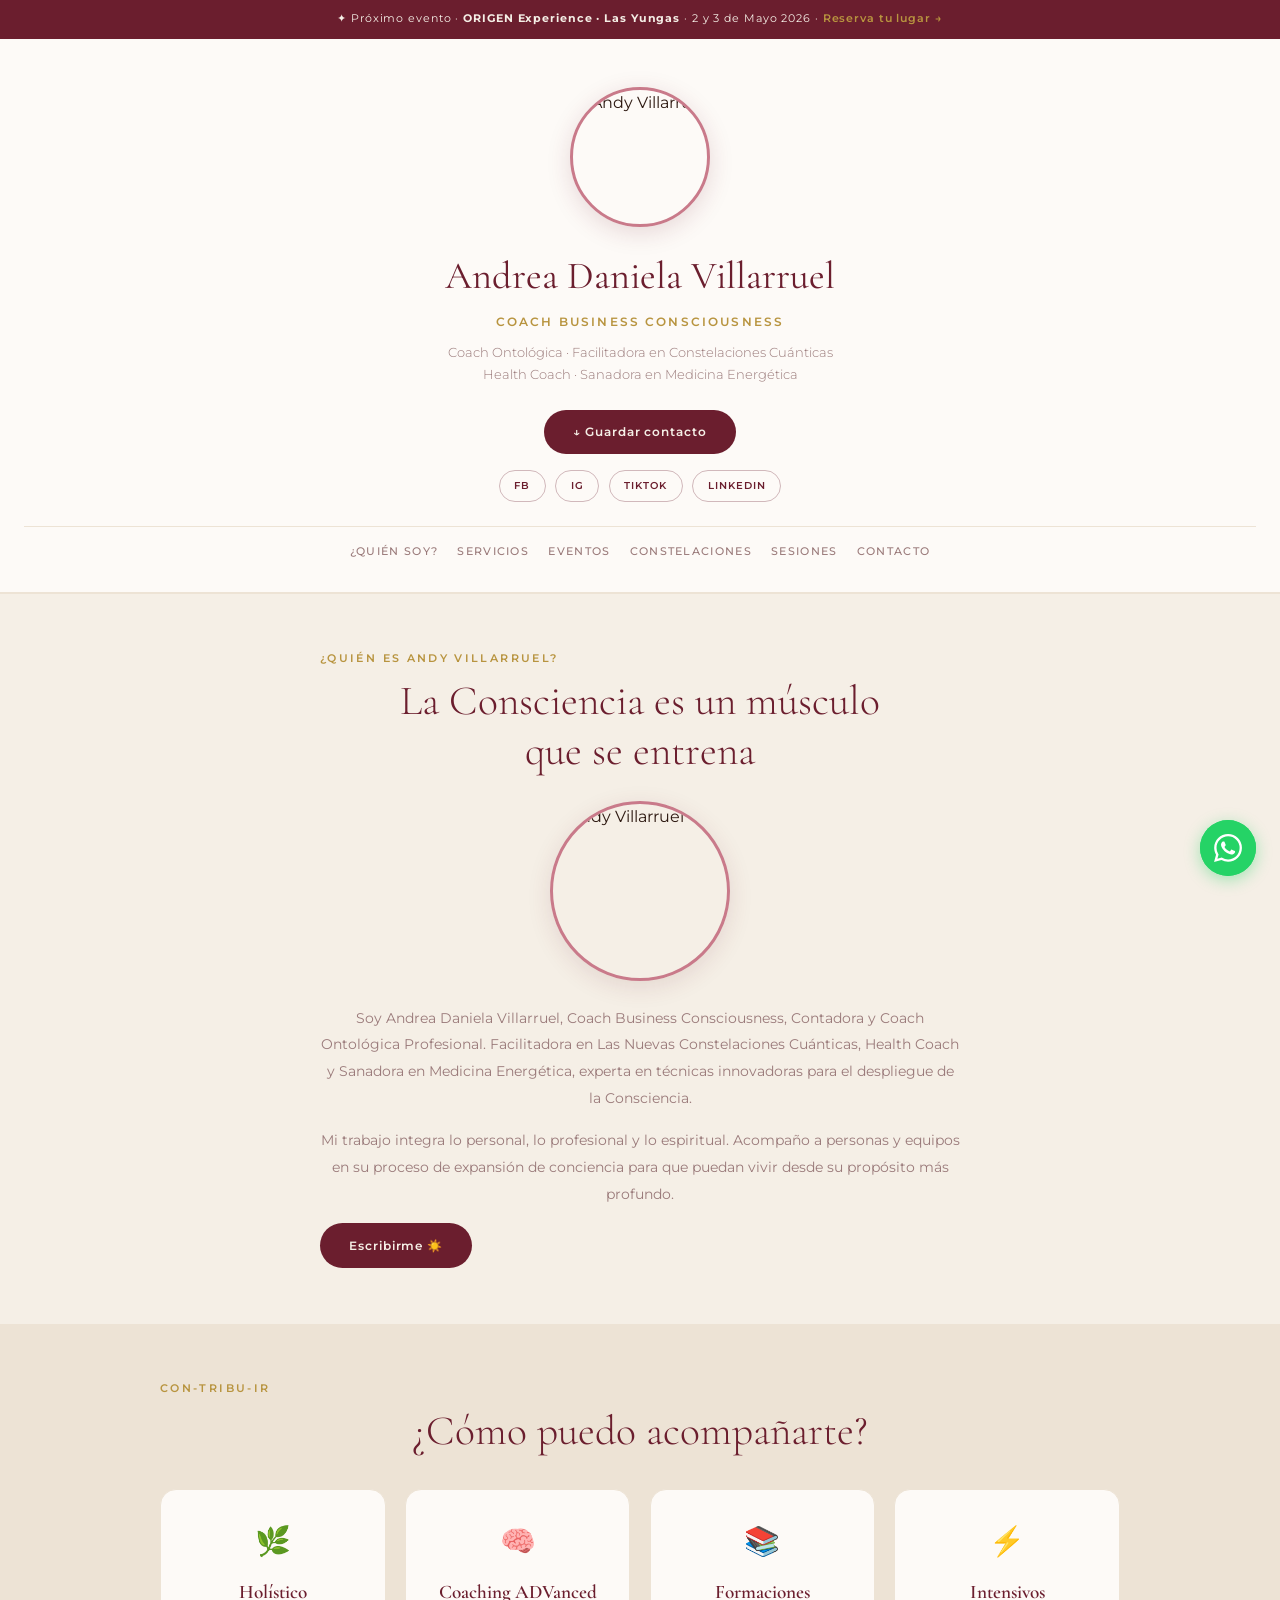
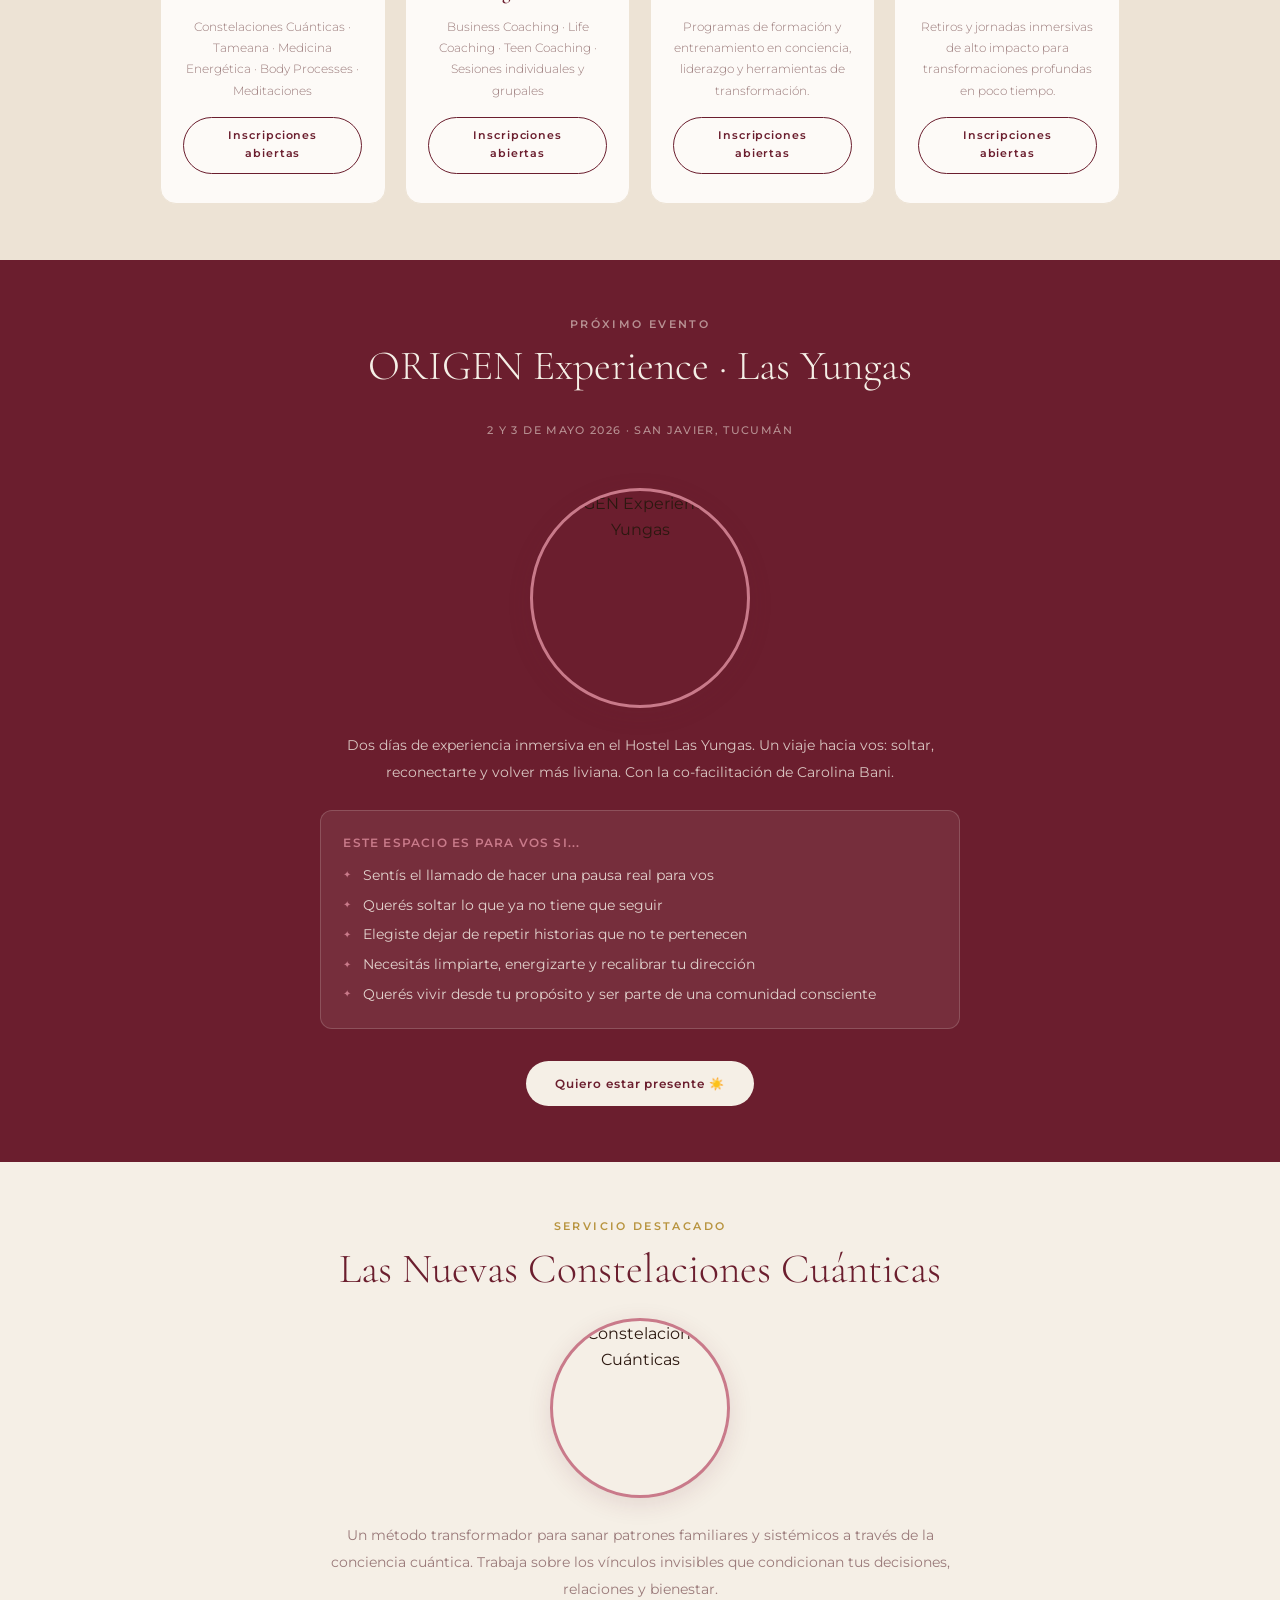
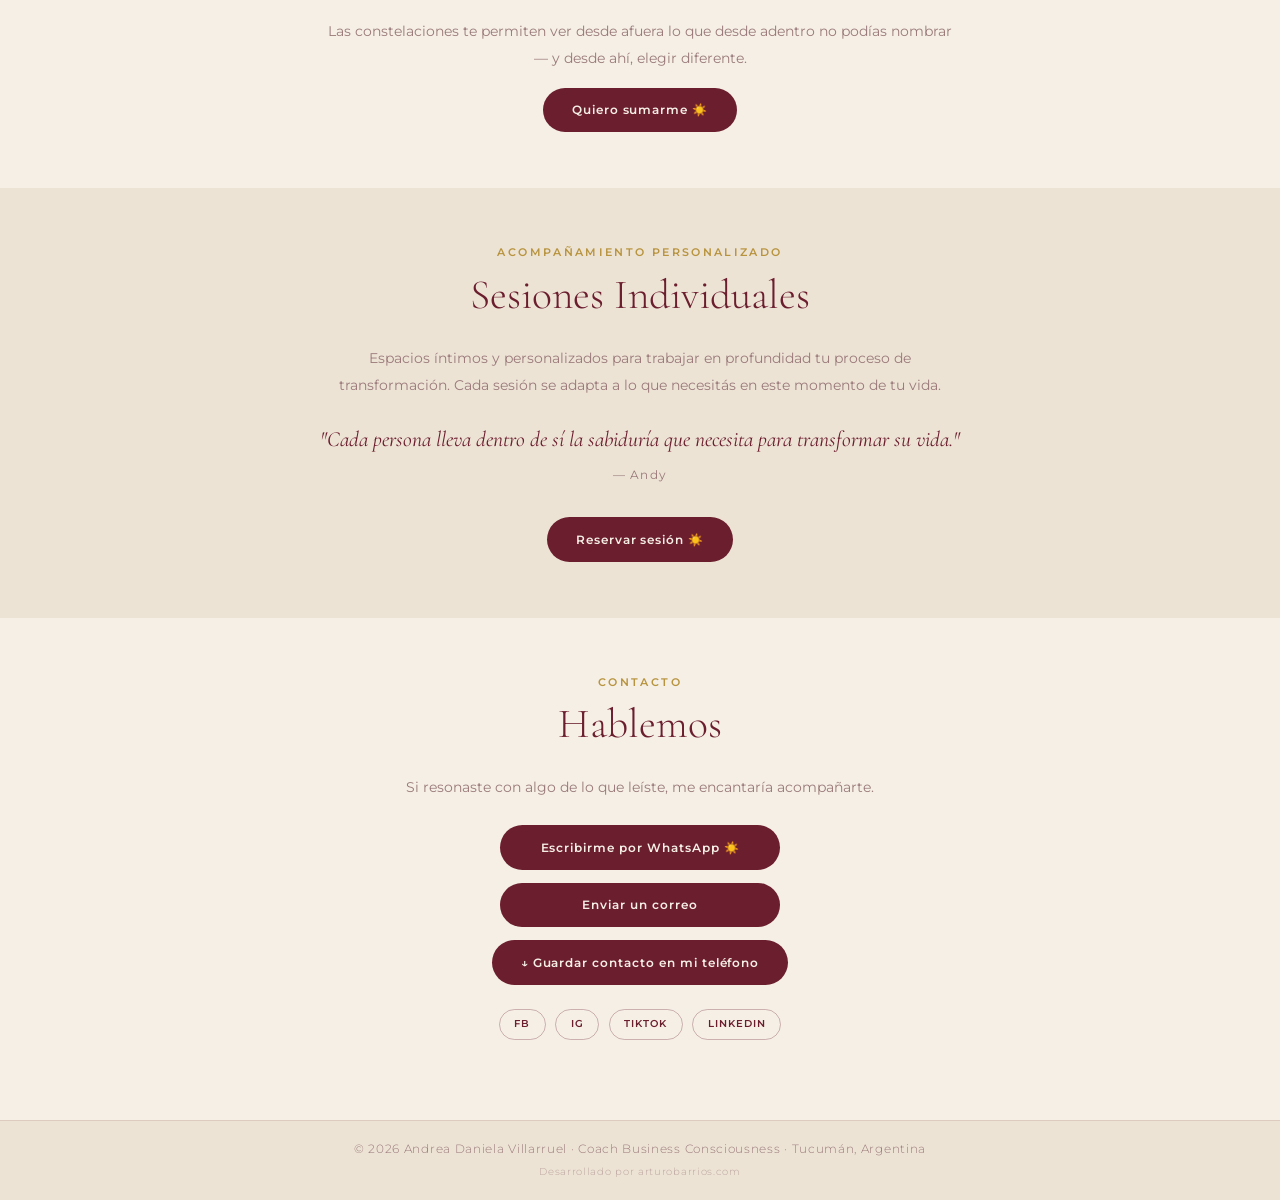
==== index.html @ ac34e248 "feat: agregar data-perfil attributes y script dinámico extendido para edición vía MCP" ====
<!DOCTYPE html>
<html lang="es">
<head>
  <meta charset="UTF-8" />
  <meta name="viewport" content="width=device-width, initial-scale=1.0" />
  <title>Andy Villarruel · Coach Business Consciousness</title>
  <meta name="description" content="Coach Ontológica Profesional, Facilitadora en Constelaciones Cuánticas, Health Coach y Sanadora en Medicina Energética. Tucumán, Argentina." />
  <link rel="icon" type="image/png" href="logo.png" />
  <link rel="preconnect" href="https://fonts.googleapis.com" />
  <link rel="preconnect" href="https://fonts.gstatic.com" crossorigin />
  <link href="https://fonts.googleapis.com/css2?family=Cormorant+Garamond:ital,wght@0,300;0,400;0,600;1,300;1,400&family=Montserrat:wght@300;400;500;600;700&display=swap" rel="stylesheet" />
  <link rel="stylesheet" href="style-d.css" />
  <meta property="og:type" content="website" />
  <meta property="og:url" content="https://www.andyvillarruel.com" />
  <meta property="og:title" content="Andy Villarruel · Coach Business Consciousness" />
  <meta property="og:description" content="Coach Ontológica Profesional, Facilitadora en Constelaciones Cuánticas, Health Coach y Sanadora en Medicina Energética. Tucumán, Argentina." />
  <meta property="og:image" content="https://www.andyvillarruel.com/andy.jpg" />
  <meta property="og:image:width" content="1200" />
  <meta property="og:image:height" content="630" />
  <meta name="twitter:card" content="summary_large_image" />
  <meta name="twitter:image" content="https://www.andyvillarruel.com/andy.jpg" />
</head>
<body>

  <!-- BARRA DE ANUNCIO -->
  <div class="announce-bar">
    <a id="cta-barra" href="https://experiencias.andyvillarruel.com/origen-yungas">✦ Próximo evento · <strong>ORIGEN Experience · Las Yungas</strong> · 2 y 3 de Mayo 2026 · <span>Reserva tu lugar →</span></a>
  </div>

  <!-- HEADER -->
  <header class="header">
    <div class="header-photo">
      <img src="andy.jpg" alt="Andy Villarruel" data-perfil-src="foto_url" />
    </div>
    <h1>Andrea Daniela Villarruel</h1>
    <p class="header-title" data-perfil="titulo">Coach Business Consciousness</p>
    <p class="header-sub">Coach Ontológica · Facilitadora en Constelaciones Cuánticas<br>Health Coach · Sanadora en Medicina Energética</p>
    <div class="header-ctas">
      <a href="https://experiencias.andyvillarruel.com/api/vcf" download="Andy_Villarruel.vcf" class="btn-wa">↓ Guardar contacto</a>
    </div>
    <div class="hero-socials">
      <a href="https://www.facebook.com/advillarruel" target="_blank" rel="noopener" class="social-pill" data-perfil-href="facebook">FB</a>
      <a href="https://instagram.com/andycoachvital" target="_blank" rel="noopener" class="social-pill" data-perfil-href="instagram">IG</a>
      <a href="https://www.tiktok.com/@andycoachvital" target="_blank" rel="noopener" class="social-pill" data-perfil-href="tiktok">TikTok</a>
      <a href="https://www.linkedin.com/in/andrea-villarruel-45159b17/" target="_blank" rel="noopener" class="social-pill" data-perfil-href="linkedin">LinkedIn</a>
    </div>
    <nav class="header-nav">
      <a href="#quien">¿Quién soy?</a>
      <a href="#servicios">Servicios</a>
      <a href="#eventos">Eventos</a>
      <a href="#constelaciones">Constelaciones</a>
      <a href="#sesiones">Sesiones</a>
      <a href="#contacto">Contacto</a>
    </nav>
  </header>

  <!-- QUIÉN ES ANDY -->
  <section class="section" id="quien">
    <div class="container-sm">
      <p class="eyebrow">¿Quién es Andy Villarruel?</p>
      <h2 data-perfil="sitio_personal.quien_heading">La Consciencia es un músculo<br>que se entrena</h2>
      <div class="photo-round">
        <img src="andy-1.jpg" alt="Andy Villarruel" data-perfil-src="sitio_personal.foto_quien_url" />
      </div>
      <p class="body-text" data-perfil="sitio_personal.quien_bio_1">
        Soy Andrea Daniela Villarruel, Coach Business Consciousness, Contadora y Coach Ontológica Profesional. Facilitadora en Las Nuevas Constelaciones Cuánticas, Health Coach y Sanadora en Medicina Energética, experta en técnicas innovadoras para el despliegue de la Consciencia.
      </p>
      <p class="body-text" data-perfil="sitio_personal.quien_bio_2">
        Mi trabajo integra lo personal, lo profesional y lo espiritual. Acompaño a personas y equipos en su proceso de expansión de conciencia para que puedan vivir desde su propósito más profundo.
      </p>
      <a href="https://wa.me/543816040414" target="_blank" rel="noopener" class="btn-wa">Escribirme ☀️</a>
    </div>
  </section>

  <!-- SERVICIOS -->
  <section class="section section-cream" id="servicios">
    <div class="container">
      <p class="eyebrow">Con-Tribu-Ir</p>
      <h2>¿Cómo puedo acompañarte?</h2>
      <div class="service-cats" id="andy-servicios-grid">
        <div class="service-cat">
          <div class="cat-icon">🌿</div>
          <h3>Holístico</h3>
          <p>Constelaciones Cuánticas · Tameana · Medicina Energética · Body Processes · Meditaciones</p>
          <a href="https://wa.me/543816040414?text=Hola%20Andy%2C%20quiero%20saber%20más%20sobre%20servicios%20holísticos" target="_blank" rel="noopener" class="btn-cat">Inscripciones abiertas</a>
        </div>
        <div class="service-cat">
          <div class="cat-icon">🧠</div>
          <h3>Coaching ADVanced</h3>
          <p>Business Coaching · Life Coaching · Teen Coaching · Sesiones individuales y grupales</p>
          <a href="https://wa.me/543816040414?text=Hola%20Andy%2C%20quiero%20saber%20más%20sobre%20coaching" target="_blank" rel="noopener" class="btn-cat">Inscripciones abiertas</a>
        </div>
        <div class="service-cat">
          <div class="cat-icon">📚</div>
          <h3>Formaciones</h3>
          <p>Programas de formación y entrenamiento en conciencia, liderazgo y herramientas de transformación.</p>
          <a href="https://wa.me/543816040414?text=Hola%20Andy%2C%20quiero%20saber%20más%20sobre%20formaciones" target="_blank" rel="noopener" class="btn-cat">Inscripciones abiertas</a>
        </div>
        <div class="service-cat">
          <div class="cat-icon">⚡</div>
          <h3>Intensivos</h3>
          <p>Retiros y jornadas inmersivas de alto impacto para transformaciones profundas en poco tiempo.</p>
          <a href="https://wa.me/543816040414?text=Hola%20Andy%2C%20quiero%20saber%20más%20sobre%20intensivos" target="_blank" rel="noopener" class="btn-cat">Inscripciones abiertas</a>
        </div>
      </div>
    </div>
  </section>

  <!-- EVENTO: ORIGEN -->
  <section class="section section-dark" id="eventos">
    <div class="container-sm text-center">
      <p class="eyebrow light">Próximo evento</p>
      <h2 class="light">ORIGEN Experience · Las Yungas</h2>
      <p class="event-date-tag">2 y 3 de Mayo 2026 · San Javier, Tucumán</p>
      <div class="photo-round large">
        <img src="andy-2.png" alt="ORIGEN Experience Las Yungas" />
      </div>
      <p class="body-text light">
        Dos días de experiencia inmersiva en el Hostel Las Yungas. Un viaje hacia vos: soltar, reconectarte y volver más liviana. Con la co-facilitación de Carolina Bani.
      </p>
      <div class="para-vos">
        <p class="para-vos-title">Este espacio es para vos si...</p>
        <ul>
          <li>Sentís el llamado de hacer una pausa real para vos</li>
          <li>Querés soltar lo que ya no tiene que seguir</li>
          <li>Elegiste dejar de repetir historias que no te pertenecen</li>
          <li>Necesitás limpiarte, energizarte y recalibrar tu dirección</li>
          <li>Querés vivir desde tu propósito y ser parte de una comunidad consciente</li>
        </ul>
      </div>
      <a href="https://experiencias.andyvillarruel.com/origen-yungas" class="btn-light">Quiero estar presente ☀️</a>
    </div>
  </section>

  <!-- CONSTELACIONES -->
  <section class="section" id="constelaciones">
    <div class="container-sm text-center">
      <p class="eyebrow">Servicio destacado</p>
      <h2 data-perfil="sitio_personal.constelaciones_titulo">Las Nuevas Constelaciones Cuánticas</h2>
      <div class="photo-round">
        <img src="andy-3.jpg" alt="Constelaciones Cuánticas" data-perfil-src="sitio_personal.foto_constelaciones_url" />
      </div>
      <p class="body-text" data-perfil="sitio_personal.constelaciones_bio_1">
        Un método transformador para sanar patrones familiares y sistémicos a través de la conciencia cuántica. Trabaja sobre los vínculos invisibles que condicionan tus decisiones, relaciones y bienestar.
      </p>
      <p class="body-text" data-perfil="sitio_personal.constelaciones_bio_2">
        Las constelaciones te permiten ver desde afuera lo que desde adentro no podías nombrar — y desde ahí, elegir diferente.
      </p>
      <a href="https://wa.me/543816040414?text=Hola%20Andy%2C%20quiero%20saber%20más%20sobre%20constelaciones" target="_blank" rel="noopener" class="btn-wa">Quiero sumarme ☀️</a>
    </div>
  </section>

  <!-- SESIONES INDIVIDUALES -->
  <section class="section section-cream" id="sesiones">
    <div class="container-sm text-center">
      <p class="eyebrow">Acompañamiento personalizado</p>
      <h2 data-perfil="sitio_personal.sesiones_titulo">Sesiones Individuales</h2>
      <p class="body-text">
        Espacios íntimos y personalizados para trabajar en profundidad tu proceso de transformación. Cada sesión se adapta a lo que necesitás en este momento de tu vida.
      </p>
      <p class="quote-block" data-perfil="sitio_personal.sesiones_quote">
        "Cada persona lleva dentro de sí la sabiduría que necesita para transformar su vida."
        <span>— Andy</span>
      </p>
      <a href="https://wa.me/543816040414?text=Hola%20Andy%2C%20quiero%20una%20sesión%20individual" target="_blank" rel="noopener" class="btn-wa">Reservar sesión ☀️</a>
    </div>
  </section>

  <!-- CONTACTO -->
  <section class="section" id="contacto">
    <div class="container-sm text-center">
      <p class="eyebrow">Contacto</p>
      <h2>Hablemos</h2>
      <p class="body-text">Si resonaste con algo de lo que leíste, me encantaría acompañarte.</p>
      <div class="contact-stack">
        <a href="https://wa.me/543816040414" target="_blank" rel="noopener" class="btn-wa">Escribirme por WhatsApp ☀️</a>
        <a href="mailto:andycoachvital.av@gmail.com" class="btn-wa" data-perfil-href="email">Enviar un correo</a>
        <a href="https://experiencias.andyvillarruel.com/api/vcf" download="Andy_Villarruel.vcf" class="btn-wa">↓ Guardar contacto en mi teléfono</a>
      </div>
      <div class="hero-socials" style="justify-content:center; margin-top:1.5rem;">
        <a href="https://www.facebook.com/advillarruel" target="_blank" rel="noopener" class="social-pill" data-perfil-href="facebook">FB</a>
        <a href="https://instagram.com/andycoachvital" target="_blank" rel="noopener" class="social-pill" data-perfil-href="instagram">IG</a>
        <a href="https://www.tiktok.com/@andycoachvital" target="_blank" rel="noopener" class="social-pill" data-perfil-href="tiktok">TikTok</a>
        <a href="https://www.linkedin.com/in/andrea-villarruel-45159b17/" target="_blank" rel="noopener" class="social-pill" data-perfil-href="linkedin">LinkedIn</a>
      </div>
    </div>
  </section>

  <footer class="footer-c">
    <p>© 2026 Andrea Daniela Villarruel · Coach Business Consciousness · Tucumán, Argentina</p>
    <p class="footer-dev">Desarrollado por <a href="https://arturobarrios.com" target="_blank" rel="noopener">arturobarrios.com</a></p>
  </footer>


  <!-- WhatsApp flotante -->
  <a href="https://wa.me/543816040414" target="_blank" rel="noopener" class="wa-float" aria-label="Escribirme por WhatsApp">
    <svg xmlns="http://www.w3.org/2000/svg" viewBox="0 0 24 24" fill="white" width="28" height="28"><path d="M17.472 14.382c-.297-.149-1.758-.867-2.03-.967-.273-.099-.471-.148-.67.15-.197.297-.767.966-.94 1.164-.173.199-.347.223-.644.075-.297-.15-1.255-.463-2.39-1.475-.883-.788-1.48-1.761-1.653-2.059-.173-.297-.018-.458.13-.606.134-.133.298-.347.446-.52.149-.174.198-.298.298-.497.099-.198.05-.371-.025-.52-.075-.149-.669-1.612-.916-2.207-.242-.579-.487-.5-.669-.51-.173-.008-.371-.01-.57-.01-.198 0-.52.074-.792.372-.272.297-1.04 1.016-1.04 2.479 0 1.462 1.065 2.875 1.213 3.074.149.198 2.096 3.2 5.077 4.487.709.306 1.262.489 1.694.625.712.227 1.36.195 1.871.118.571-.085 1.758-.719 2.006-1.413.248-.694.248-1.289.173-1.413-.074-.124-.272-.198-.57-.347m-5.421 7.403h-.004a9.87 9.87 0 01-5.031-1.378l-.361-.214-3.741.982.998-3.648-.235-.374a9.86 9.86 0 01-1.51-5.26c.001-5.45 4.436-9.884 9.888-9.884 2.64 0 5.122 1.03 6.988 2.898a9.825 9.825 0 012.893 6.994c-.003 5.45-4.437 9.884-9.885 9.884m8.413-18.297A11.815 11.815 0 0012.05 0C5.495 0 .16 5.335.157 11.892c0 2.096.547 4.142 1.588 5.945L.057 24l6.305-1.654a11.882 11.882 0 005.683 1.448h.005c6.554 0 11.89-5.335 11.893-11.893a11.821 11.821 0 00-3.48-8.413z"/></svg>
  </a>
  <script>
    fetch('https://experiencias.andyvillarruel.com/api/perfil/publico')
      .then(function(r){return r.json();})
      .then(function(d){
        function get(o,p){return p.split('.').reduce(function(x,k){return x&&x[k]!==undefined?x[k]:undefined},o);}
        var cta=document.getElementById('cta-barra');
        if(cta&&d.cta_barra_texto)cta.textContent=d.cta_barra_texto;
        if(cta&&d.cta_barra_url)cta.href=d.cta_barra_url;
        document.querySelectorAll('[data-perfil]').forEach(function(el){
          var v=get(d,el.getAttribute('data-perfil'));
          if(v!=null&&v!=='')el.textContent=v;
        });
        document.querySelectorAll('[data-perfil-src]').forEach(function(el){
          var v=get(d,el.getAttribute('data-perfil-src'));
          if(v)el.src=v;
        });
        document.querySelectorAll('[data-perfil-href]').forEach(function(el){
          var key=el.getAttribute('data-perfil-href');
          var v=get(d,key);
          if(v){if(key==='email')el.href='mailto:'+v;else el.href=v;}
        });
        var srv=d.sitio_personal&&d.sitio_personal.servicios;
        var grid=document.getElementById('andy-servicios-grid');
        if(srv&&grid&&srv.length){
          grid.innerHTML=srv.map(function(s){
            return '<div class="service-cat"><div class="cat-icon">'+s.emoji+'</div><h3>'+s.titulo+'</h3><p>'+s.contenido+'</p>'+(s.wa_texto?'<a href="https://wa.me/543816040414?text='+encodeURIComponent(s.wa_texto)+'" target="_blank" rel="noopener" class="btn-cat">Inscripciones abiertas</a>':'')+'</div>';
          }).join('');
        }
      }).catch(function(){});
  </script>
</body>
</html>
---- style-d.css ----
:root {
  --borde: #6B1E2E;
  --rosa: #C97A8A;
  --dorado: #B8943F;
  --crema: #F5EFE6;
  --crema-dark: #EDE3D5;
  --blanco: #FDFAF7;
  --texto: #2c1810;
  --suave: #9a7a7a;
  --font-display: 'Cormorant Garamond', serif;
  --font-body: 'Montserrat', sans-serif;
}

*, *::before, *::after { box-sizing: border-box; margin: 0; padding: 0; }
html { scroll-behavior: smooth; }
body { font-family: var(--font-body); background: var(--crema); color: var(--texto); line-height: 1.6; overflow-x: hidden; }
img { max-width: 100%; display: block; }
a { text-decoration: none; }

/* ── HEADER ── */
.header {
  background: var(--blanco);
  padding: 3rem 1.5rem 2rem;
  text-align: center;
  border-bottom: 2px solid var(--crema-dark);
}
.header-photo {
  width: 140px; height: 140px;
  border-radius: 50%; overflow: hidden;
  margin: 0 auto 1.2rem;
  border: 3px solid var(--rosa);
  box-shadow: 0 6px 24px rgba(107,30,46,0.15);
}
.header-photo img { width: 100%; height: 100%; object-fit: cover; object-position: center top; }
.header h1 { font-family: var(--font-display); font-size: 2.4rem; font-weight: 400; color: var(--borde); margin-bottom: 0.3rem; }
.header-title { font-size: 0.75rem; font-weight: 600; letter-spacing: 0.18em; text-transform: uppercase; color: var(--dorado); margin-bottom: 0.6rem; }
.header-sub { font-size: 0.82rem; color: var(--suave); font-weight: 300; line-height: 1.7; margin-bottom: 1.5rem; }
.header-ctas { display: flex; gap: 0.8rem; justify-content: center; flex-wrap: wrap; margin-bottom: 1rem; }
.hero-socials { display: flex; gap: 0.6rem; justify-content: center; flex-wrap: wrap; margin-bottom: 1.5rem; }
.social-pill { display: inline-block; font-size: 0.65rem; font-weight: 600; letter-spacing: 0.1em; text-transform: uppercase; color: var(--borde); border: 1.5px solid rgba(107,30,46,0.3); padding: 0.4rem 0.9rem; border-radius: 100px; transition: background 0.2s, color 0.2s; }
.social-pill:hover { background: var(--borde); color: var(--crema); }
.header-nav { display: flex; gap: 1.2rem; justify-content: center; flex-wrap: wrap; padding-top: 1rem; border-top: 1px solid var(--crema-dark); }
.header-nav a { font-size: 0.68rem; letter-spacing: 0.12em; text-transform: uppercase; color: var(--suave); font-weight: 500; transition: color 0.2s; }
.header-nav a:hover { color: var(--borde); }

/* ── BOTONES ── */
.btn-wa { display: inline-block; font-size: 0.75rem; font-weight: 600; letter-spacing: 0.08em; color: var(--crema); background: var(--borde); padding: 0.8rem 1.8rem; border-radius: 100px; transition: opacity 0.2s; }
.btn-wa:hover { opacity: 0.85; }
.btn-outline { display: inline-block; font-size: 0.75rem; font-weight: 600; letter-spacing: 0.08em; color: var(--borde); border: 1.5px solid var(--borde); padding: 0.8rem 1.8rem; border-radius: 100px; transition: background 0.2s, color 0.2s; }
.btn-outline:hover { background: var(--borde); color: var(--crema); }
.btn-outline-dark { display: inline-block; font-size: 0.75rem; font-weight: 500; color: var(--borde); border: 1px solid rgba(107,30,46,0.3); padding: 0.75rem 1.6rem; border-radius: 100px; transition: border-color 0.2s, background 0.2s; }
.btn-outline-dark:hover { border-color: var(--borde); background: rgba(107,30,46,0.05); }
.btn-cat { display: inline-block; font-size: 0.7rem; font-weight: 600; letter-spacing: 0.08em; color: var(--borde); border: 1.5px solid var(--borde); padding: 0.6rem 1.2rem; border-radius: 100px; margin-top: 1rem; transition: background 0.2s, color 0.2s; }
.btn-cat:hover { background: var(--borde); color: var(--crema); }

/* ── SECCIONES ── */
.section { padding: 3.5rem 1.5rem; }
.section-cream { background: var(--crema-dark); }
.section-dark { background: var(--borde); }
.container { max-width: 960px; margin: 0 auto; }
.container-sm { max-width: 640px; margin: 0 auto; }
.text-center { text-align: center; }

/* ── TIPOGRAFÍA ── */
.eyebrow { font-size: 0.67rem; letter-spacing: 0.22em; text-transform: uppercase; color: var(--dorado); font-weight: 600; margin-bottom: 0.6rem; display: block; }
.eyebrow.light { color: rgba(245,239,230,0.55); }
h2 { font-family: var(--font-display); font-size: clamp(1.7rem, 3.5vw, 2.6rem); font-weight: 300; color: var(--borde); line-height: 1.2; margin-bottom: 1.5rem; text-align: center; }
h2.light { color: var(--crema); }
h3 { font-family: var(--font-display); font-size: 1.2rem; font-weight: 600; color: var(--borde); margin-bottom: 0.5rem; }
.body-text { font-size: 0.9rem; line-height: 1.85; color: var(--suave); text-align: center; margin-bottom: 1rem; }
.body-text.light { color: rgba(245,239,230,0.8); }

/* ── FOTO CIRCULAR ── */
.photo-round { width: 180px; height: 180px; border-radius: 50%; overflow: hidden; margin: 1.5rem auto; border: 3px solid var(--rosa); box-shadow: 0 6px 24px rgba(107,30,46,0.12); }
.photo-round.large { width: 220px; height: 220px; }
.photo-round img { width: 100%; height: 100%; object-fit: cover; object-position: center top; }

/* ── CATEGORÍAS ── */
.service-cats { display: grid; grid-template-columns: repeat(auto-fill, minmax(200px, 1fr)); gap: 1.2rem; margin-top: 2rem; }
.service-cat { background: var(--blanco); border: 1px solid var(--crema-dark); border-radius: 16px; padding: 1.8rem 1.4rem; text-align: center; }
.cat-icon { font-size: 1.8rem; margin-bottom: 0.8rem; }
.service-cat p { font-size: 0.78rem; line-height: 1.7; color: var(--suave); font-weight: 300; }

/* ── EVENTO ── */
.event-subtitle { font-family: var(--font-display); font-size: 1.2rem; font-style: italic; color: var(--rosa); margin-bottom: 0.4rem; text-align: center; }
.event-date-tag { display: inline-block; font-size: 0.7rem; letter-spacing: 0.12em; text-transform: uppercase; color: rgba(245,239,230,0.55); font-weight: 500; margin-bottom: 1.5rem; }

.para-vos { background: rgba(245,239,230,0.08); border: 1px solid rgba(245,239,230,0.18); border-radius: 12px; padding: 1.4rem; margin: 1.5rem 0 2rem; text-align: left; }
.para-vos-title { font-size: 0.75rem; font-weight: 600; letter-spacing: 0.1em; text-transform: uppercase; color: var(--rosa); margin-bottom: 0.8rem; }
.para-vos ul { list-style: none; display: flex; flex-direction: column; gap: 0.5rem; }
.para-vos ul li { font-size: 0.85rem; color: rgba(245,239,230,0.85); padding-left: 1.2rem; position: relative; }
.para-vos ul li::before { content: "✦"; position: absolute; left: 0; color: var(--rosa); font-size: 0.6rem; top: 0.15rem; }

/* ── QUOTE ── */
.quote-block { font-family: var(--font-display); font-size: 1.35rem; font-style: italic; color: var(--borde); line-height: 1.6; margin: 1.5rem 0 2rem; text-align: center; }
.quote-block span { display: block; font-size: 0.78rem; font-style: normal; font-family: var(--font-body); color: var(--suave); margin-top: 0.5rem; letter-spacing: 0.1em; }

/* ── CONTACTO ── */
.contact-stack { display: flex; flex-direction: column; align-items: center; gap: 0.8rem; margin: 1.5rem 0; }
.contact-stack a { min-width: 280px; text-align: center; }
.social-row { display: flex; gap: 2rem; justify-content: center; margin-top: 1.2rem; }
.social-row a { font-size: 0.7rem; letter-spacing: 0.12em; text-transform: uppercase; color: var(--suave); font-weight: 500; }
.social-row a:hover { color: var(--borde); }

/* ── FOOTER ── */
.footer-c { background: var(--crema-dark); border-top: 1px solid rgba(107,30,46,0.12); padding: 1.2rem; text-align: center; font-size: 0.72rem; color: var(--suave); font-weight: 300; letter-spacing: 0.06em; }
.footer-dev { margin-top: 0.3rem; font-size: 0.65rem; opacity: 0.6; }
.footer-dev a { color: inherit; text-decoration: none; }
.footer-dev a:hover { text-decoration: underline; }

/* ── RESPONSIVE ── */
@media (max-width: 600px) {
  .service-cats { grid-template-columns: 1fr 1fr; }
  .header-nav { gap: 0.8rem; }
  .section { padding: 2.5rem 1.2rem; }
}
@media (max-width: 400px) {
  .service-cats { grid-template-columns: 1fr; }
}


/* ── WHATSAPP FLOTANTE ── */
.wa-float {
  position: fixed; bottom: 1.5rem; right: 1.5rem;
  width: 56px; height: 56px; background: #25D366;
  border-radius: 50%; display: flex; align-items: center; justify-content: center;
  box-shadow: 0 4px 16px rgba(37,211,102,0.4); z-index: 999;
  transition: transform 0.2s, box-shadow 0.2s;
}
.wa-float:hover { transform: scale(1.08); box-shadow: 0 6px 24px rgba(37,211,102,0.5); }
.wa-float::before {
  content: ""; position: absolute; width: 100%; height: 100%;
  border-radius: 50%; background: #25D366;
  animation: wa-pulse 2s ease-out infinite; z-index: -1;
}
@keyframes wa-pulse {
  0% { transform: scale(1); opacity: 0.6; }
  100% { transform: scale(1.6); opacity: 0; }
}

/* ── BARRA DE ANUNCIO ── */
.announce-bar {
  background: var(--borde);
  text-align: center;
  padding: 0.65rem 1rem;
  font-size: 0.7rem;
  letter-spacing: 0.08em;
}
.announce-bar a { color: var(--crema); font-weight: 400; display: block; }
.announce-bar a strong { font-weight: 700; }
.announce-bar a span { color: var(--dorado); font-weight: 600; }
.announce-bar a:hover span { text-decoration: underline; text-underline-offset: 2px; }

/* ── BOTÓN CLARO (para secciones oscuras) ── */
.btn-light { display: inline-block; font-size: 0.75rem; font-weight: 600; letter-spacing: 0.08em; color: var(--borde); background: var(--crema); padding: 0.8rem 1.8rem; border-radius: 100px; transition: opacity 0.2s; }
.btn-light:hover { opacity: 0.85; }
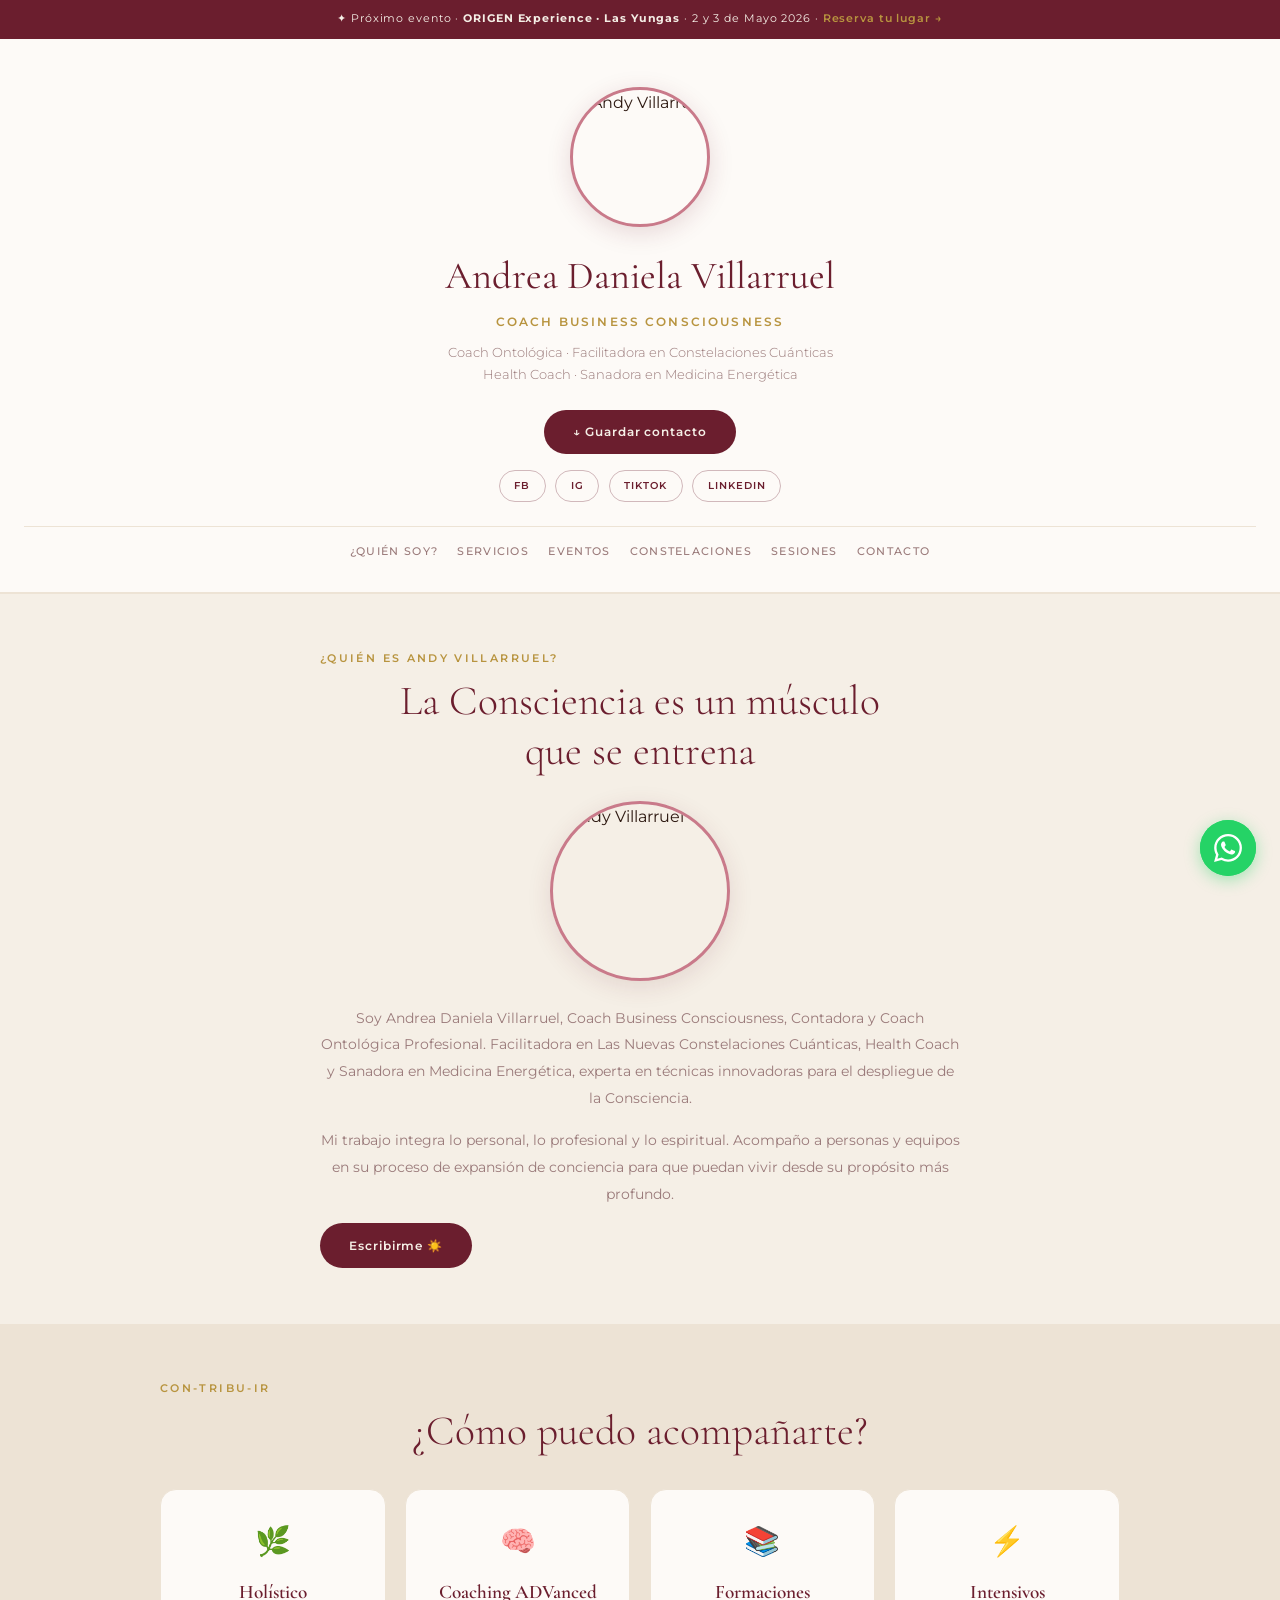
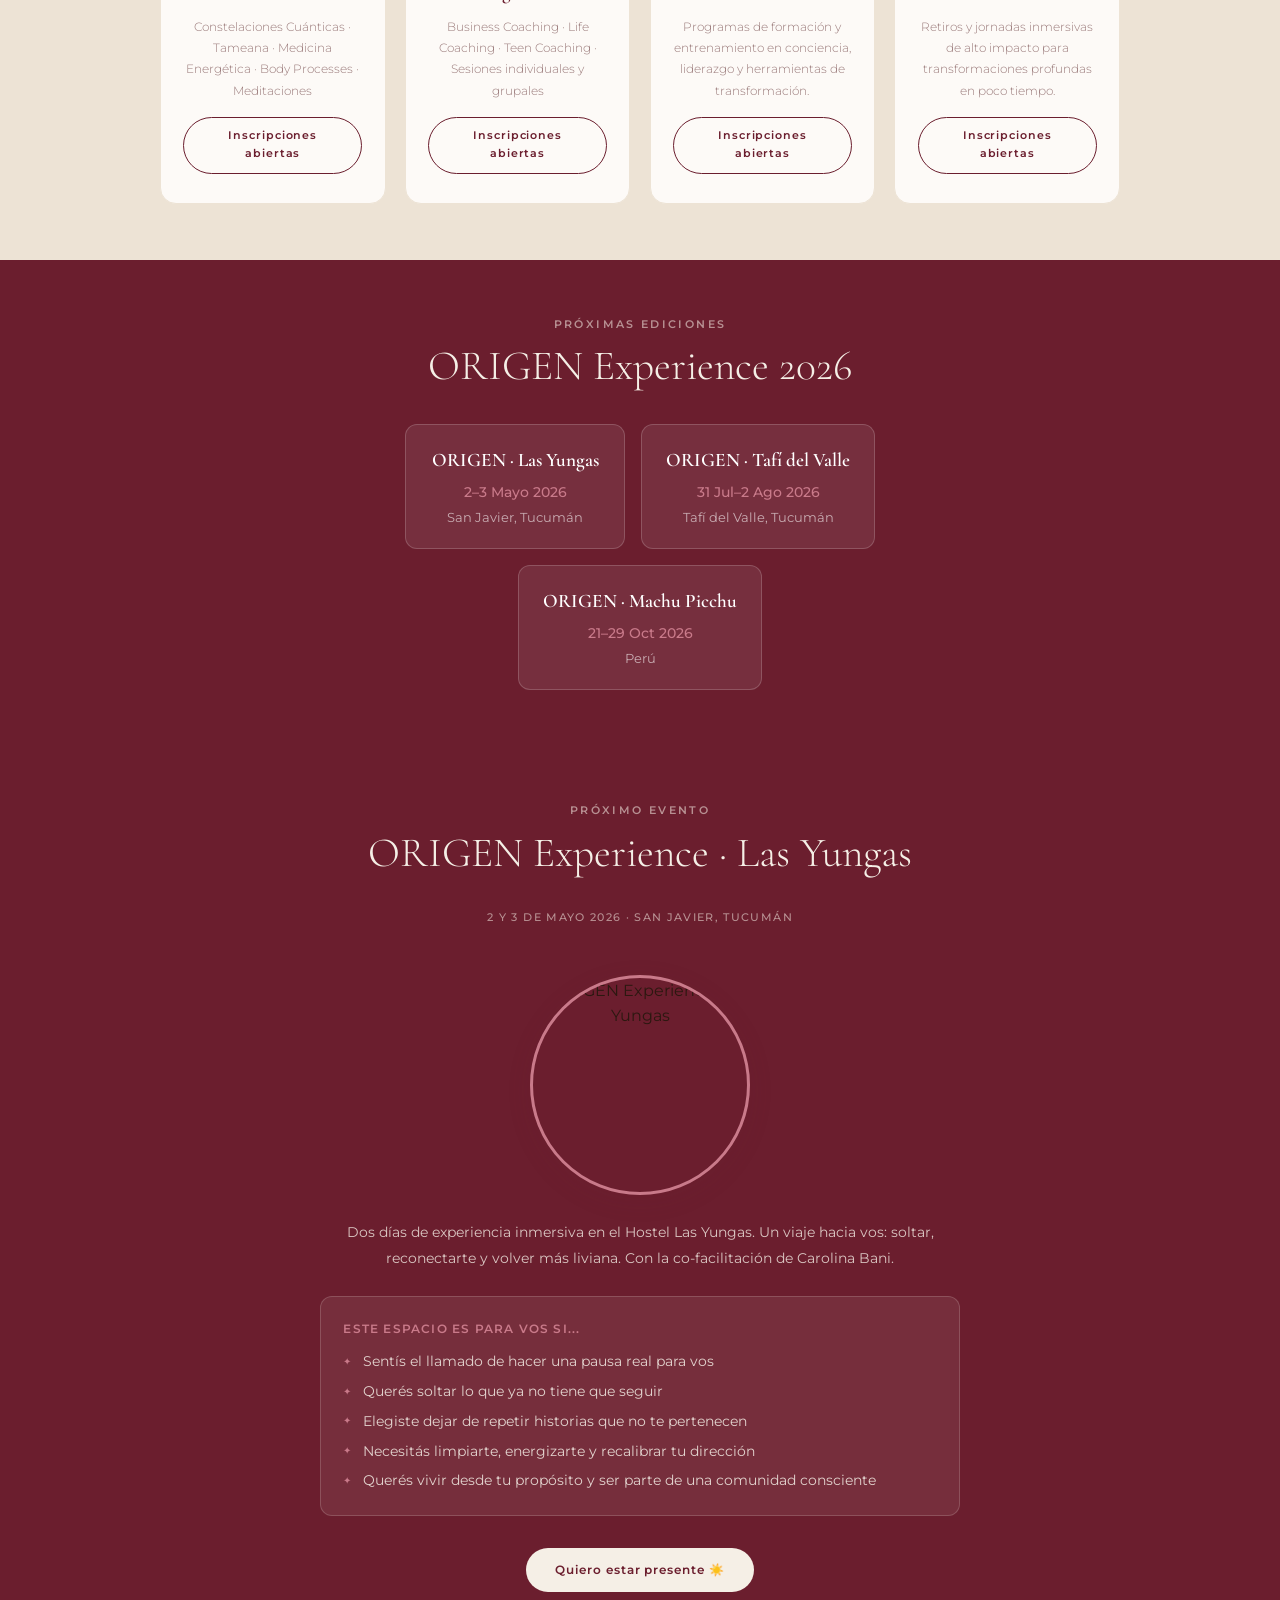
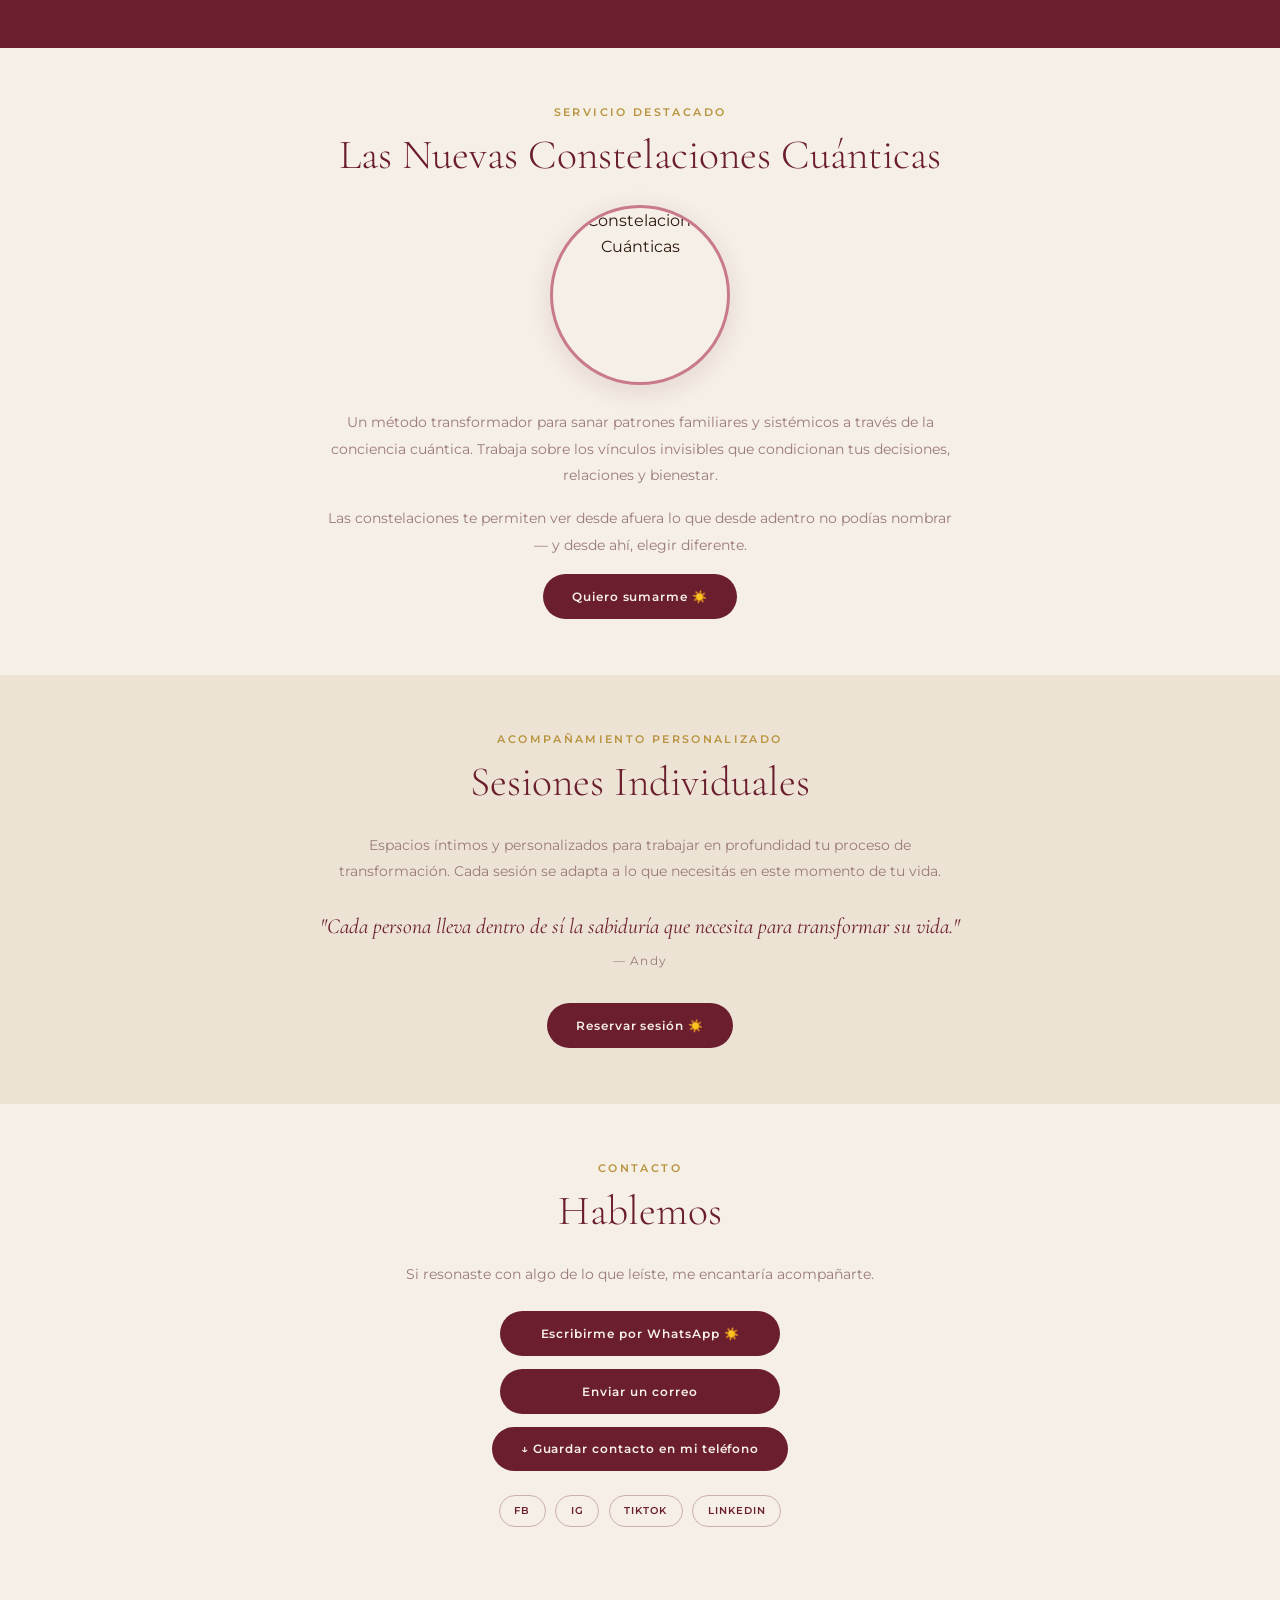
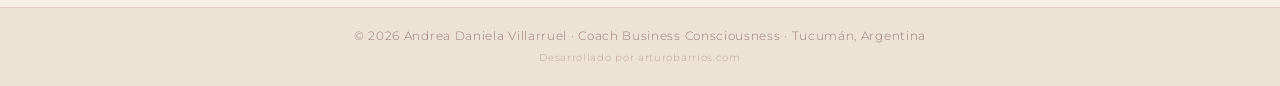
==== commit 082ef203: "feat: agregar sección próximas ediciones ORIGEN 2026 dinámica" ====
--- a/index.html
+++ b/index.html
@@ -102,6 +102,40 @@
           <p>Retiros y jornadas inmersivas de alto impacto para transformaciones profundas en poco tiempo.</p>
           <a href="https://wa.me/543816040414?text=Hola%20Andy%2C%20quiero%20saber%20más%20sobre%20intensivos" target="_blank" rel="noopener" class="btn-cat">Inscripciones abiertas</a>
         </div>
+      </div>
+    </div>
+  </section>
+
+
+  <!-- PRÓXIMAS EDICIONES ORIGEN -->
+  <style>
+    .ediciones-grid{display:flex;flex-wrap:wrap;gap:16px;justify-content:center;margin-top:32px;}
+    .edicion-card{display:flex;flex-direction:column;background:rgba(255,255,255,0.08);border:1px solid rgba(255,255,255,0.18);border-radius:12px;padding:20px 24px;min-width:220px;text-decoration:none;color:white;transition:background 0.2s;}
+    .edicion-card:hover{background:rgba(255,255,255,0.18);}
+    .edicion-nombre{font-family:'Cormorant Garamond',serif;font-size:1.2rem;font-weight:600;margin-bottom:6px;}
+    .edicion-fecha{font-size:0.85rem;color:#C97A8A;font-weight:500;margin-bottom:4px;}
+    .edicion-lugar{font-size:0.8rem;color:rgba(255,255,255,0.6);}
+  </style>
+  <section class="section section-dark" id="retiros">
+    <div class="container-sm text-center">
+      <p class="eyebrow light">Próximas ediciones</p>
+      <h2 class="light">ORIGEN Experience 2026</h2>
+      <div class="ediciones-grid" id="andy-ediciones-grid">
+        <a href="https://experiencias.andyvillarruel.com/origen-yungas" target="_blank" rel="noopener" class="edicion-card">
+          <span class="edicion-nombre">ORIGEN · Las Yungas</span>
+          <span class="edicion-fecha">2–3 Mayo 2026</span>
+          <span class="edicion-lugar">San Javier, Tucumán</span>
+        </a>
+        <a href="https://experiencias.andyvillarruel.com/origen/tafi-del-valle-agosto-2026" target="_blank" rel="noopener" class="edicion-card">
+          <span class="edicion-nombre">ORIGEN · Tafí del Valle</span>
+          <span class="edicion-fecha">31 Jul–2 Ago 2026</span>
+          <span class="edicion-lugar">Tafí del Valle, Tucumán</span>
+        </a>
+        <a href="https://experiencias.andyvillarruel.com/origen/machu-picchu-octubre-2026" target="_blank" rel="noopener" class="edicion-card">
+          <span class="edicion-nombre">ORIGEN · Machu Picchu</span>
+          <span class="edicion-fecha">21–29 Oct 2026</span>
+          <span class="edicion-lugar">Perú</span>
+        </a>
       </div>
     </div>
   </section>
@@ -224,6 +258,13 @@
             return '<div class="service-cat"><div class="cat-icon">'+s.emoji+'</div><h3>'+s.titulo+'</h3><p>'+s.contenido+'</p>'+(s.wa_texto?'<a href="https://wa.me/543816040414?text='+encodeURIComponent(s.wa_texto)+'" target="_blank" rel="noopener" class="btn-cat">Inscripciones abiertas</a>':'')+'</div>';
           }).join('');
         }
+        var eds=d.sitio_personal&&d.sitio_personal.proximas_ediciones;
+        var edsGrid=document.getElementById('andy-ediciones-grid');
+        if(eds&&edsGrid&&eds.length){
+          edsGrid.innerHTML=eds.map(function(e){
+            return '<a href="'+e.url+'" target="_blank" rel="noopener" class="edicion-card"><span class="edicion-nombre">'+e.nombre+'</span><span class="edicion-fecha">'+e.fecha+'</span><span class="edicion-lugar">'+e.lugar+'</span></a>';
+          }).join('');
+        }
       }).catch(function(){});
   </script>
 </body>
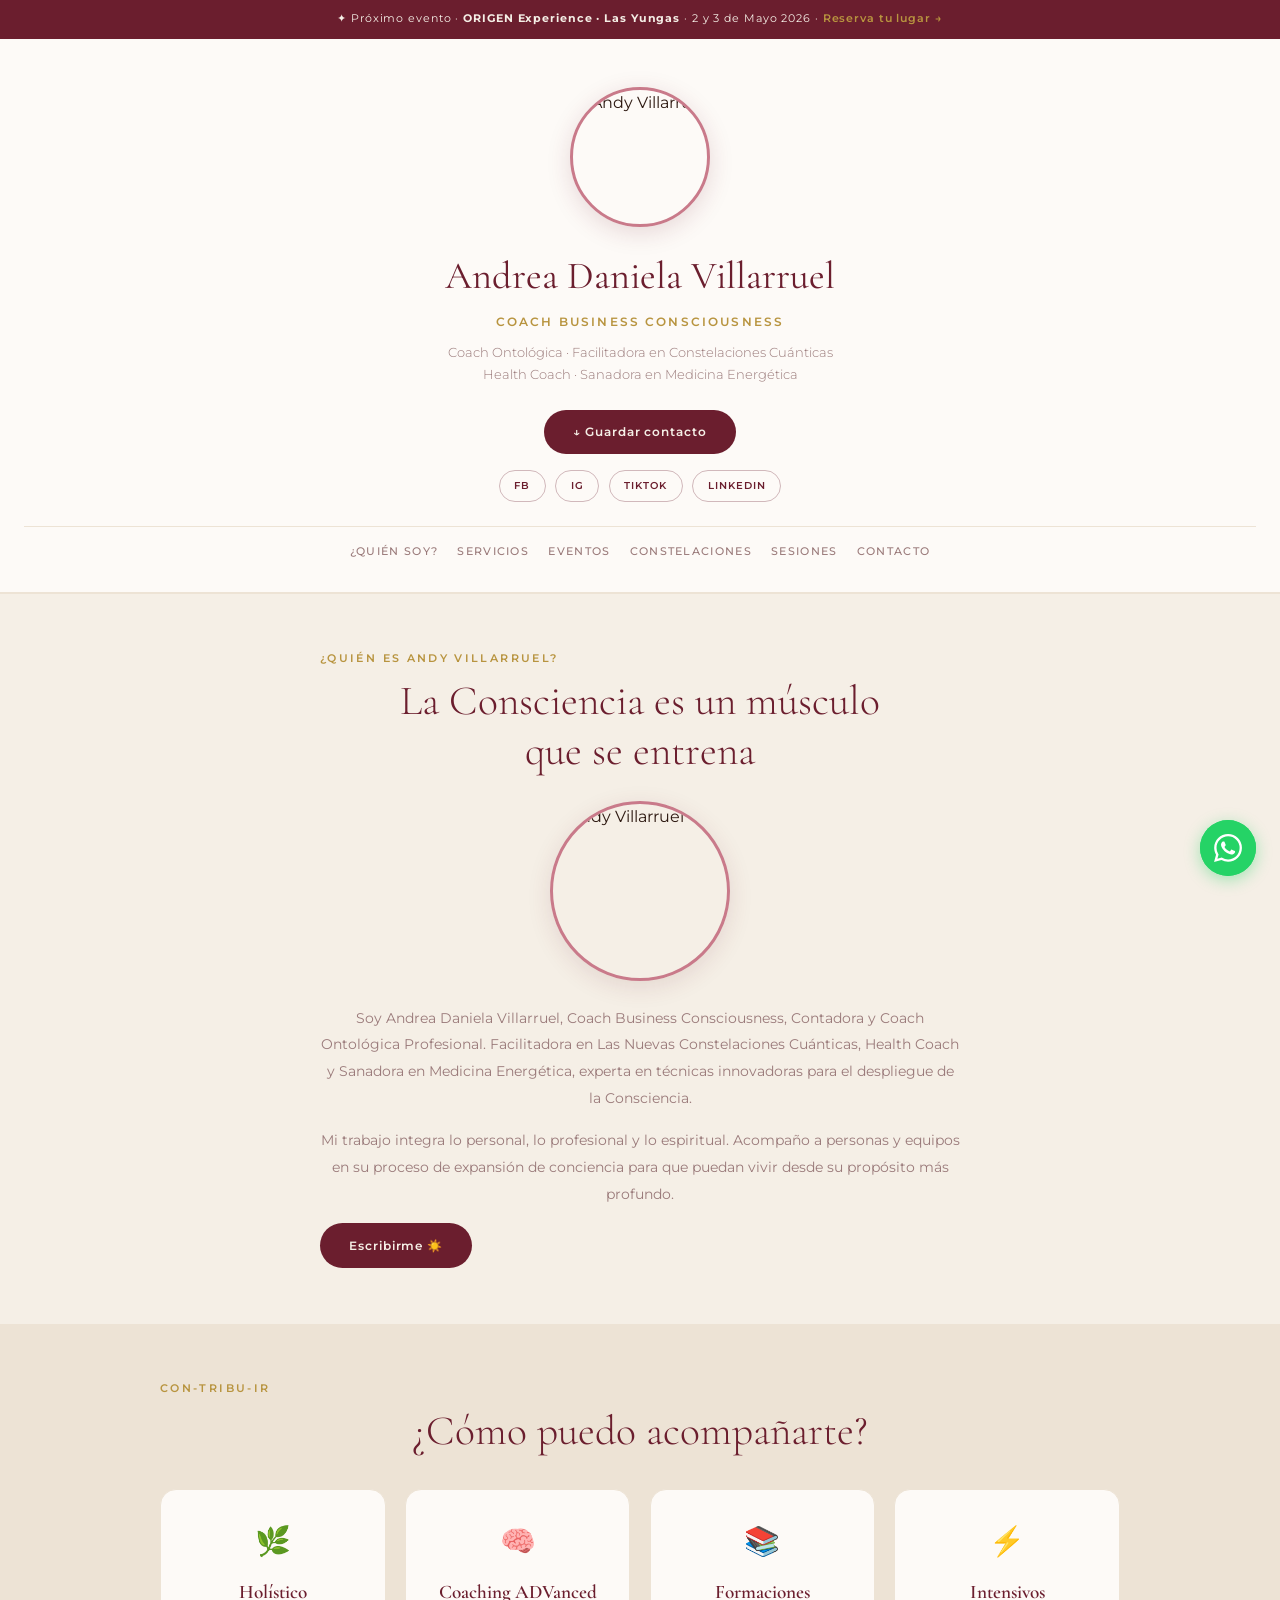
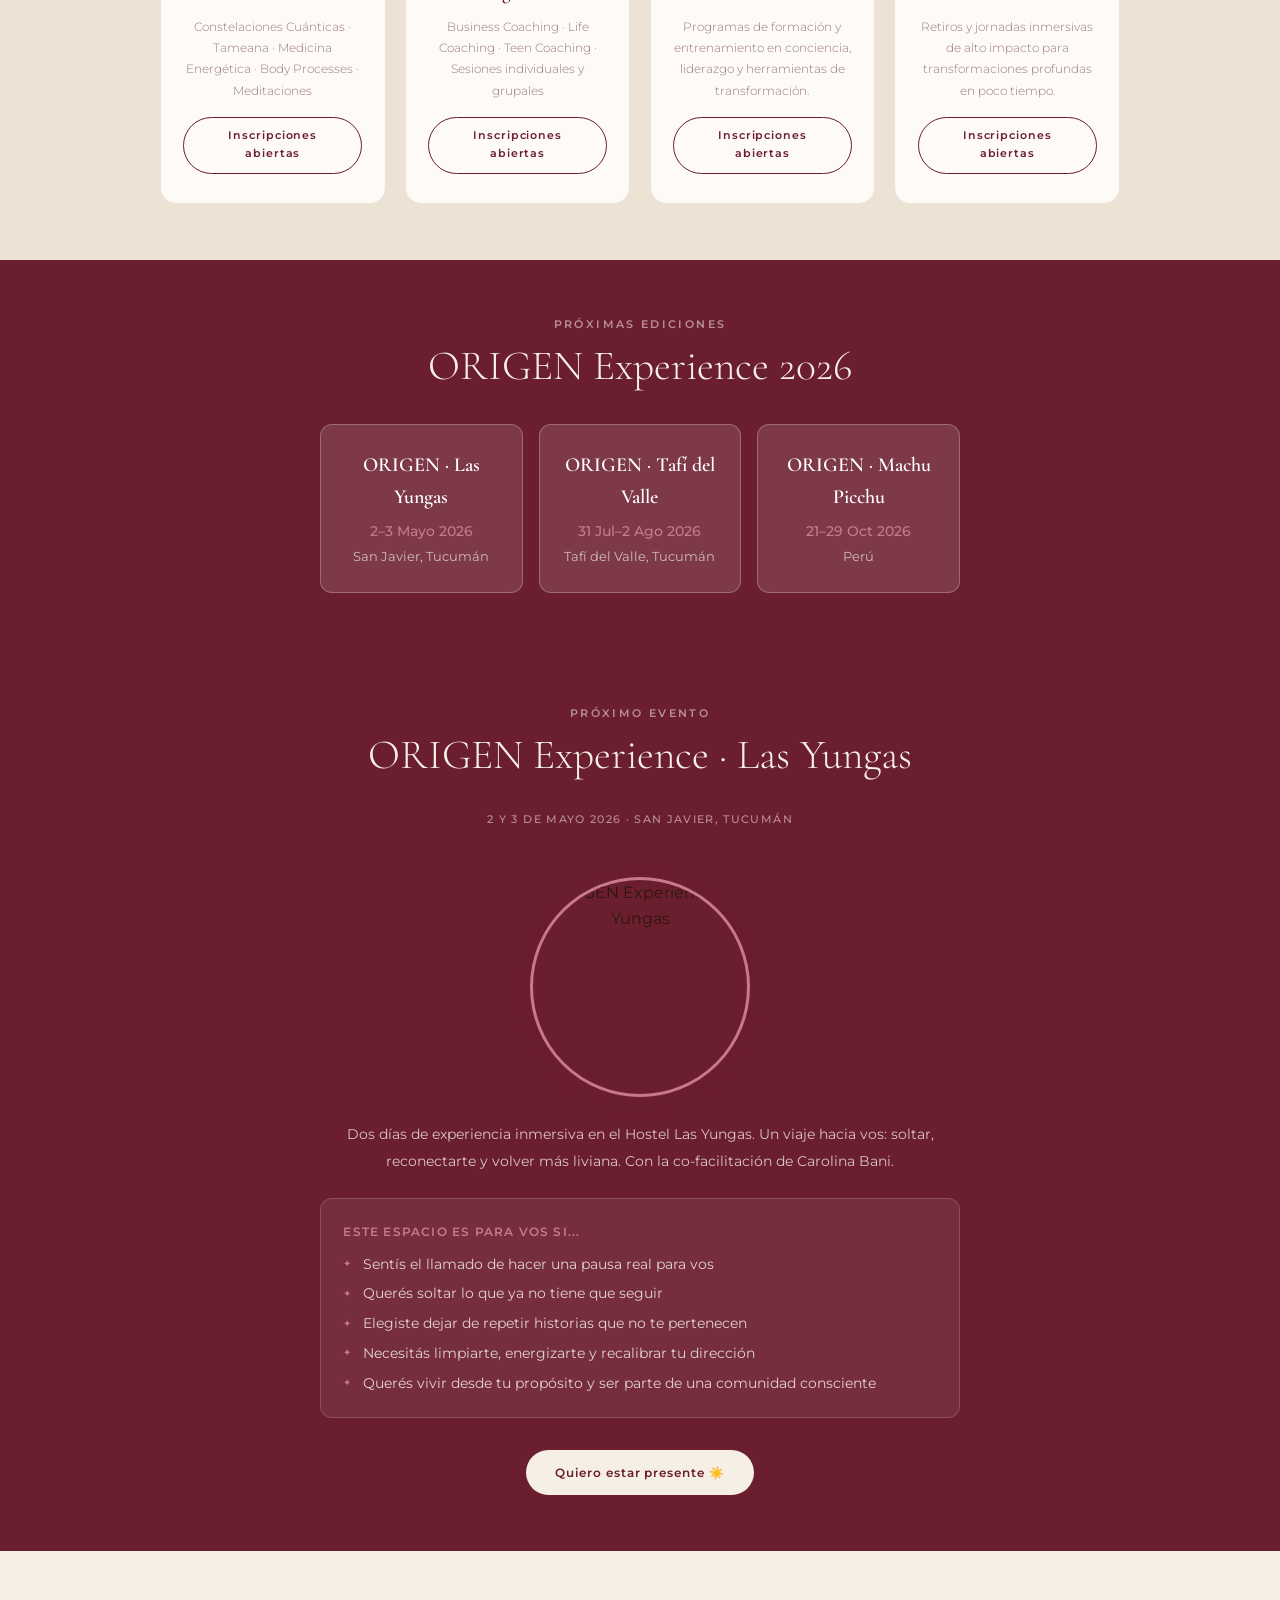
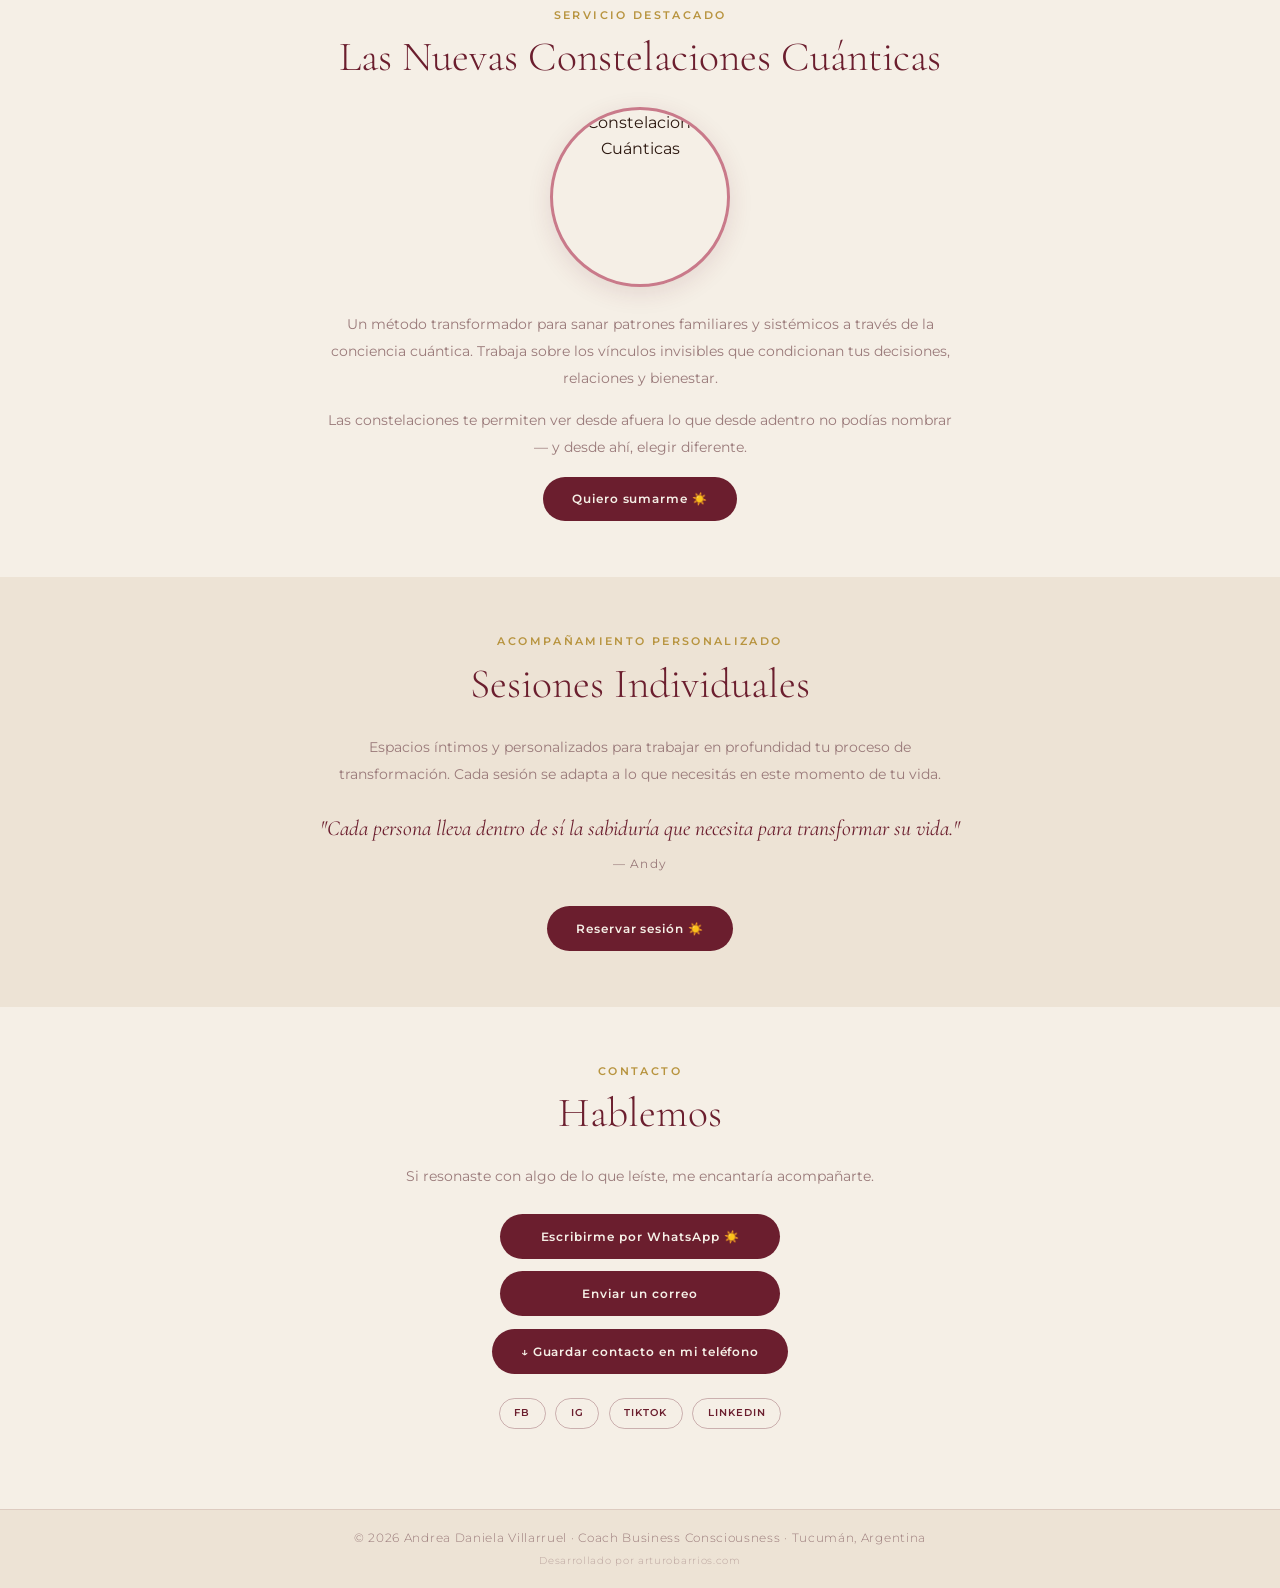
==== commit 6d36531c: "fix: grid 3 columnas en sección próximas ediciones" ====
--- a/index.html
+++ b/index.html
@@ -109,12 +109,13 @@
 
   <!-- PRÓXIMAS EDICIONES ORIGEN -->
   <style>
-    .ediciones-grid{display:flex;flex-wrap:wrap;gap:16px;justify-content:center;margin-top:32px;}
-    .edicion-card{display:flex;flex-direction:column;background:rgba(255,255,255,0.08);border:1px solid rgba(255,255,255,0.18);border-radius:12px;padding:20px 24px;min-width:220px;text-decoration:none;color:white;transition:background 0.2s;}
-    .edicion-card:hover{background:rgba(255,255,255,0.18);}
-    .edicion-nombre{font-family:'Cormorant Garamond',serif;font-size:1.2rem;font-weight:600;margin-bottom:6px;}
+    .ediciones-grid{display:grid;grid-template-columns:repeat(3,1fr);gap:16px;margin-top:32px;}
+    @media(max-width:640px){.ediciones-grid{grid-template-columns:1fr;}}
+    .edicion-card{display:flex;flex-direction:column;background:rgba(255,255,255,0.12);border:1px solid rgba(255,255,255,0.25);border-radius:12px;padding:24px;text-decoration:none;color:white;transition:background 0.2s;text-align:center;}
+    .edicion-card:hover{background:rgba(255,255,255,0.22);}
+    .edicion-nombre{font-family:'Cormorant Garamond',serif;font-size:1.25rem;font-weight:600;margin-bottom:8px;}
     .edicion-fecha{font-size:0.85rem;color:#C97A8A;font-weight:500;margin-bottom:4px;}
-    .edicion-lugar{font-size:0.8rem;color:rgba(255,255,255,0.6);}
+    .edicion-lugar{font-size:0.8rem;color:rgba(255,255,255,0.65);}
   </style>
   <section class="section section-dark" id="retiros">
     <div class="container-sm text-center">
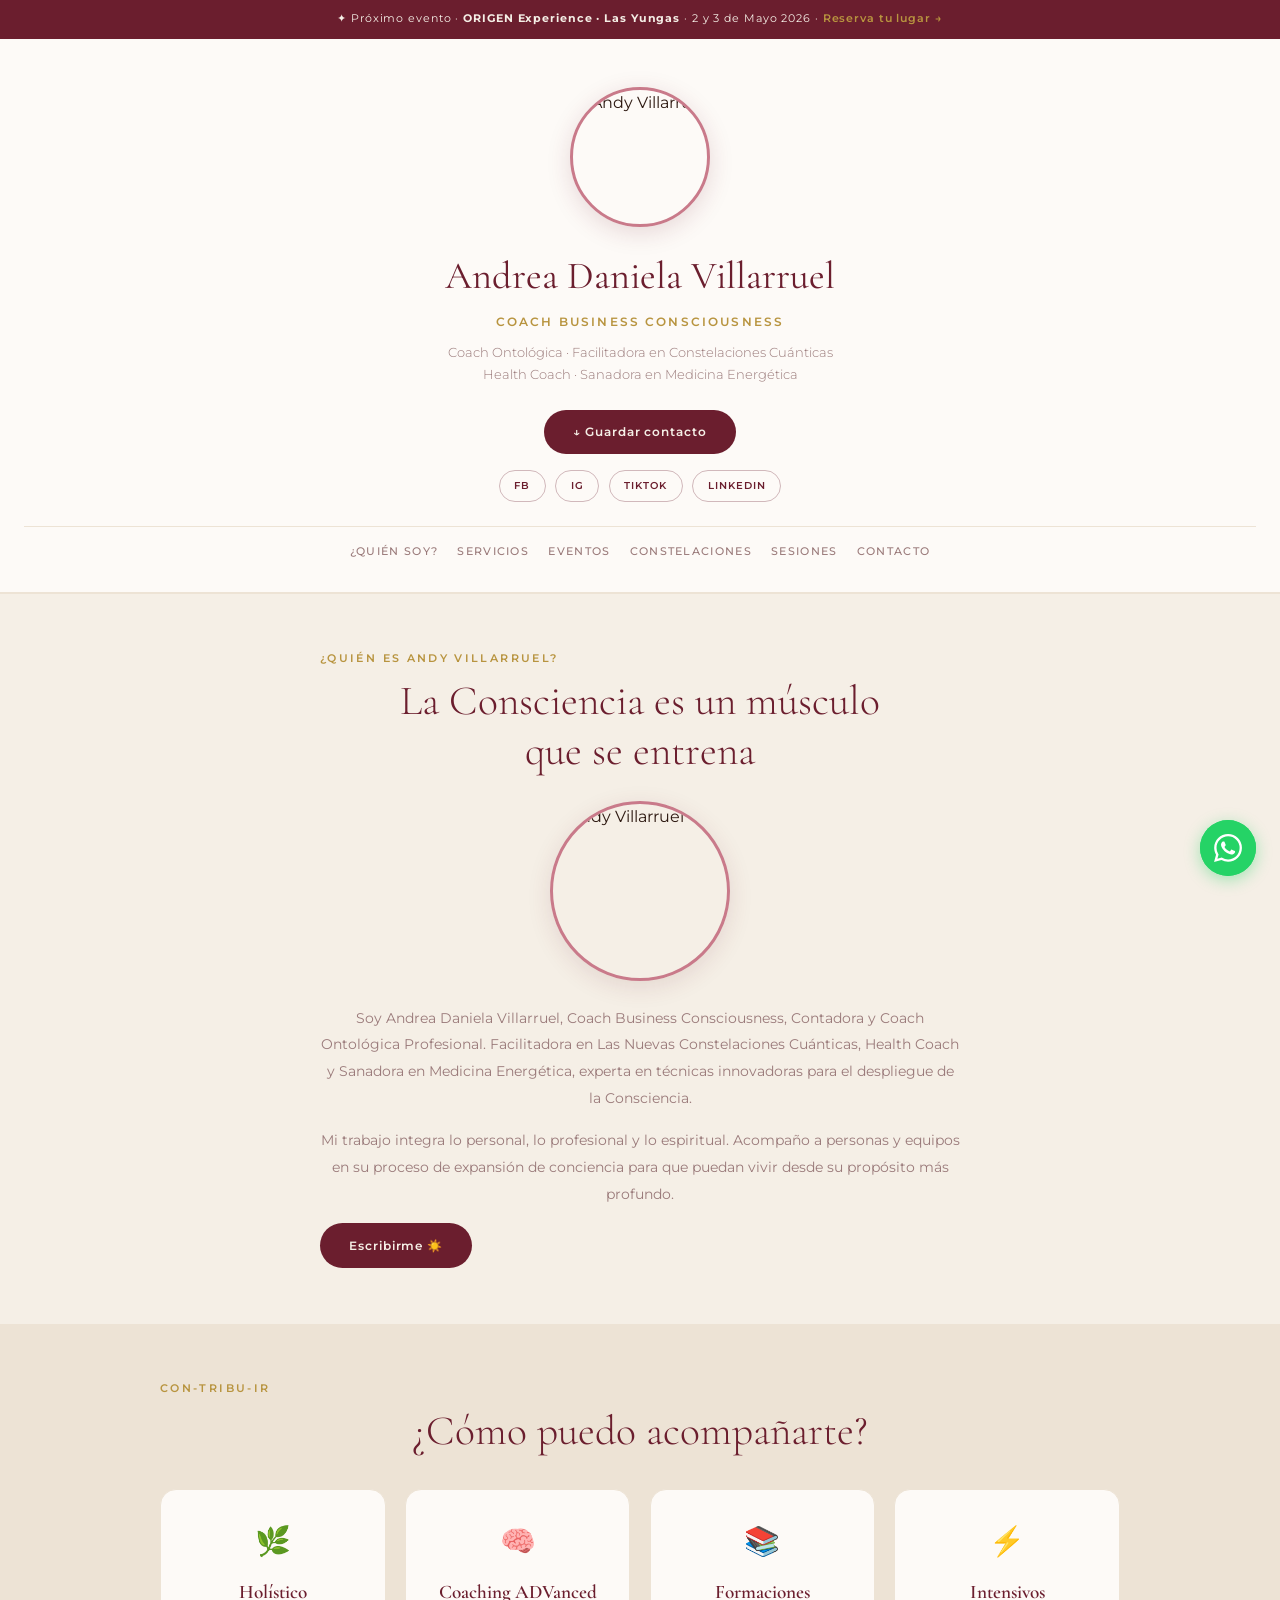
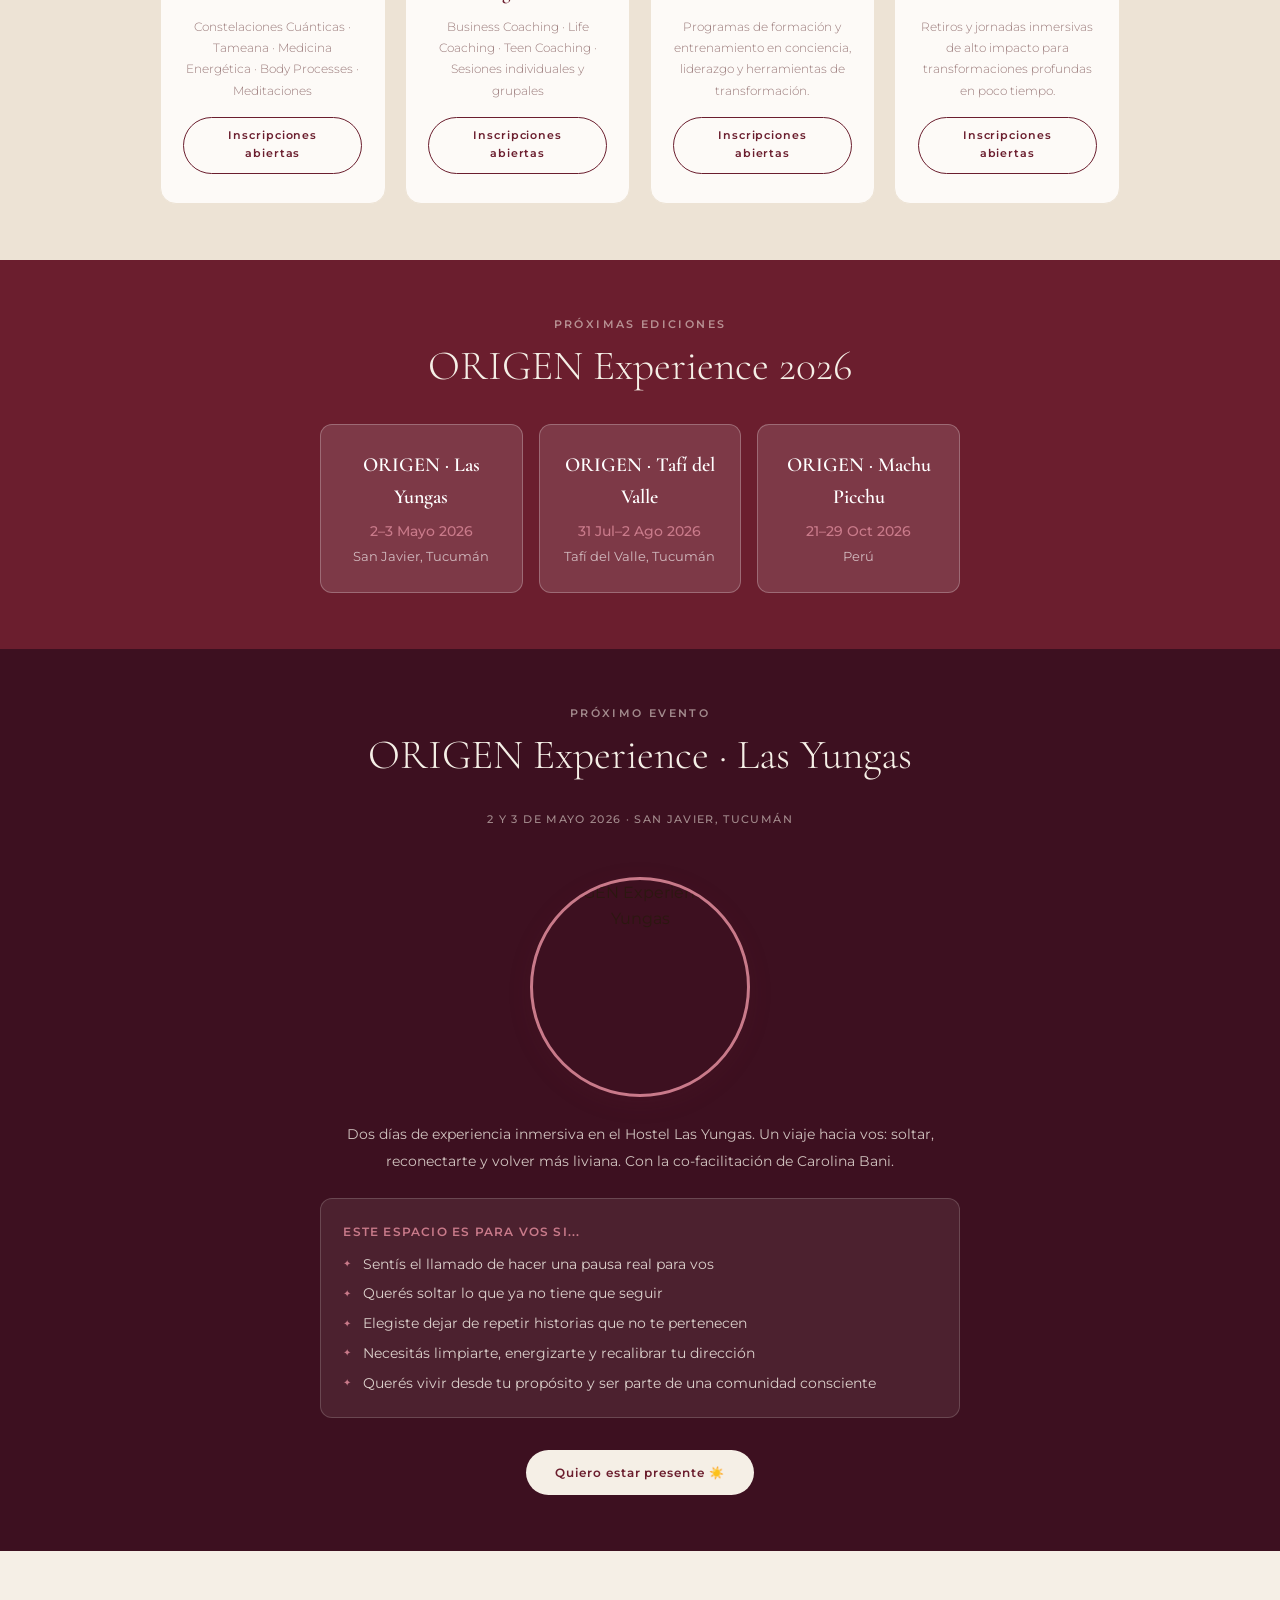
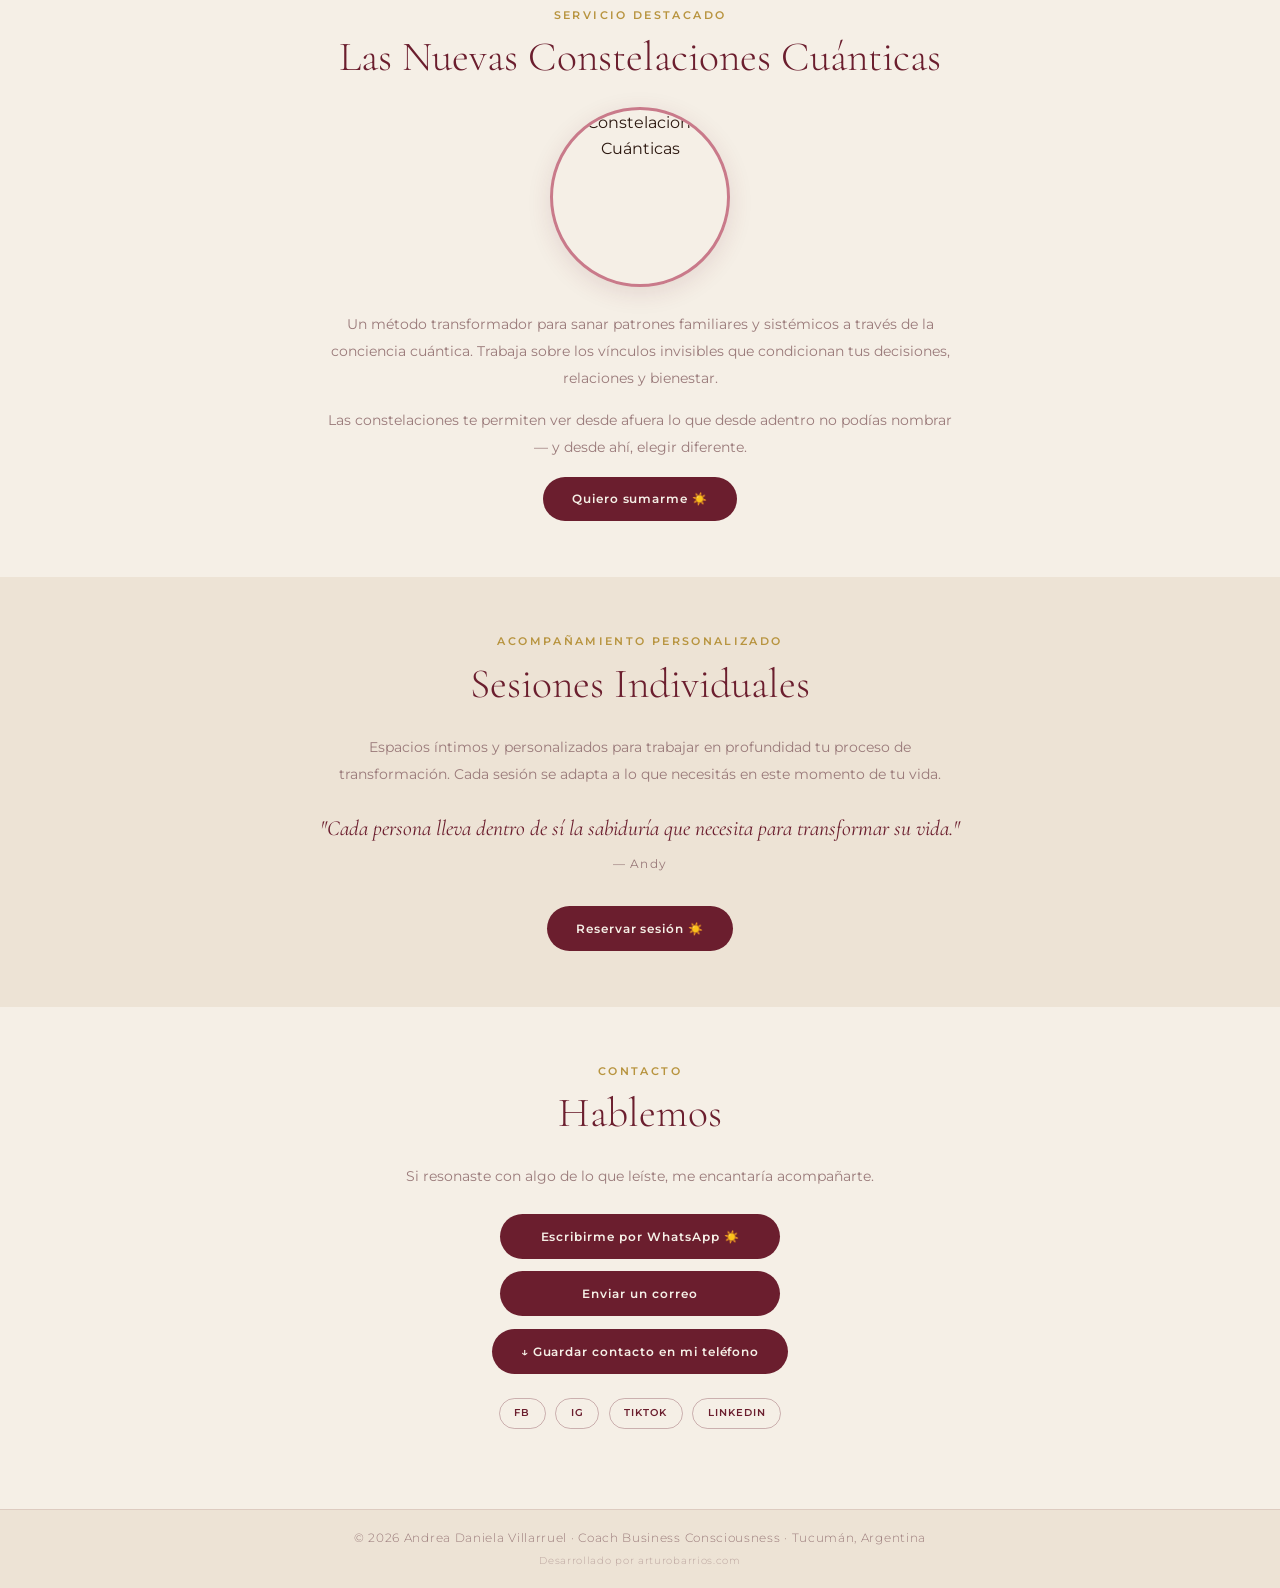
==== commit 3ae7249b: "fix: diferenciar fondo sección próximo evento vs próximas ediciones" ====
--- a/index.html
+++ b/index.html
@@ -142,7 +142,7 @@
   </section>
 
   <!-- EVENTO: ORIGEN -->
-  <section class="section section-dark" id="eventos">
+  <section class="section section-dark" id="eventos" style="background:#3D1020;">
     <div class="container-sm text-center">
       <p class="eyebrow light">Próximo evento</p>
       <h2 class="light">ORIGEN Experience · Las Yungas</h2>
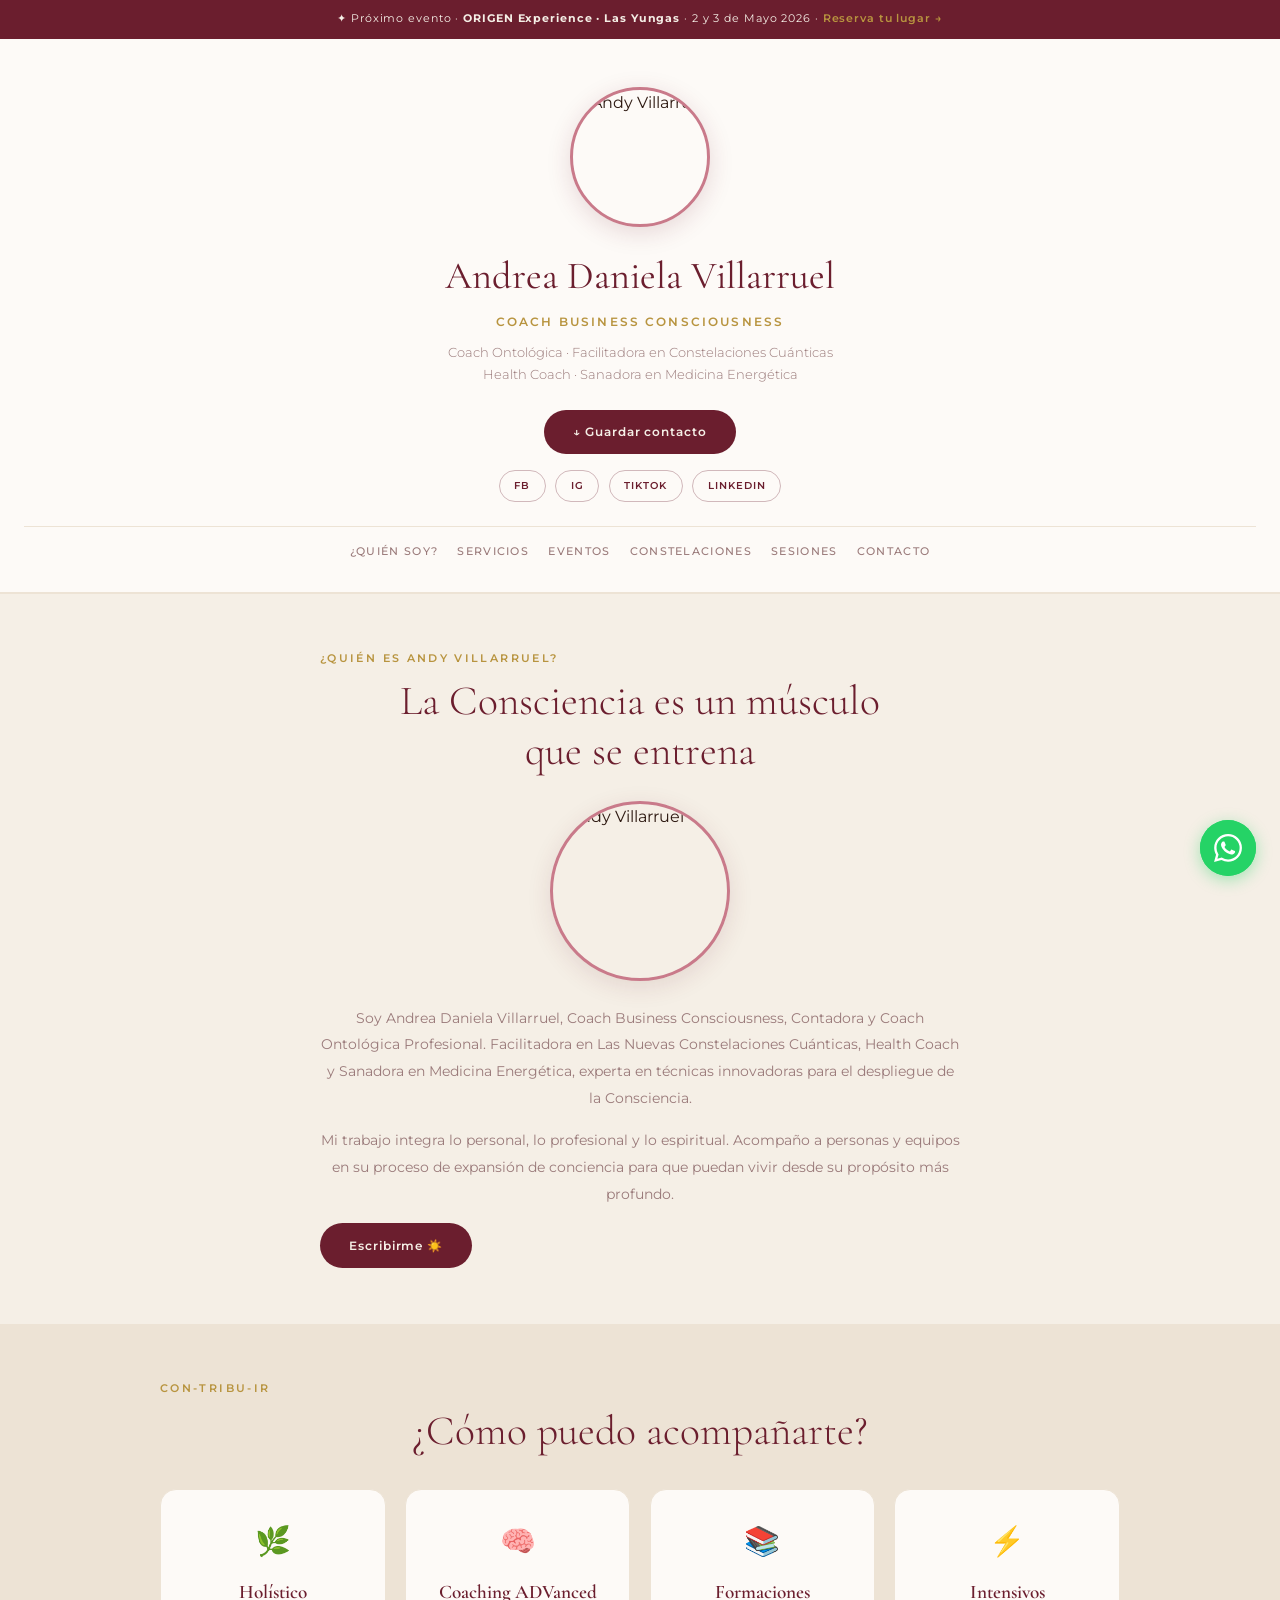
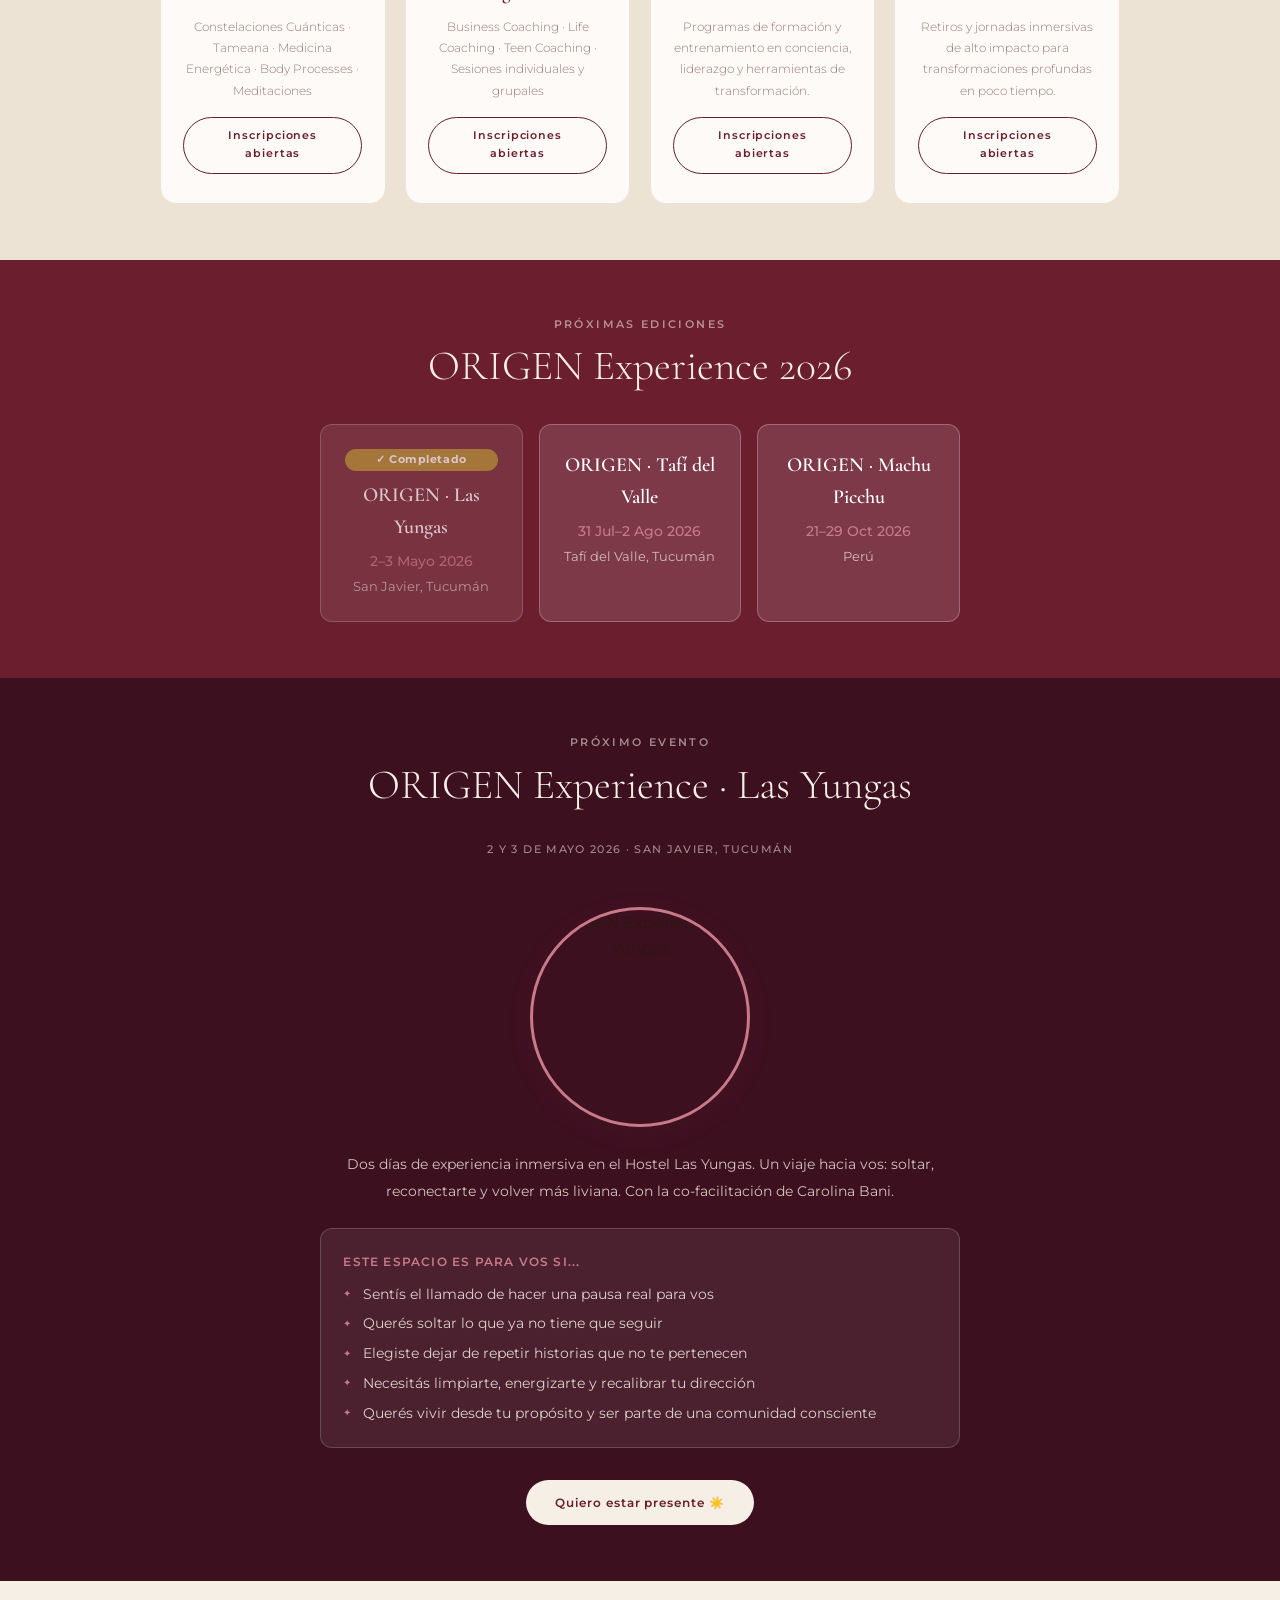
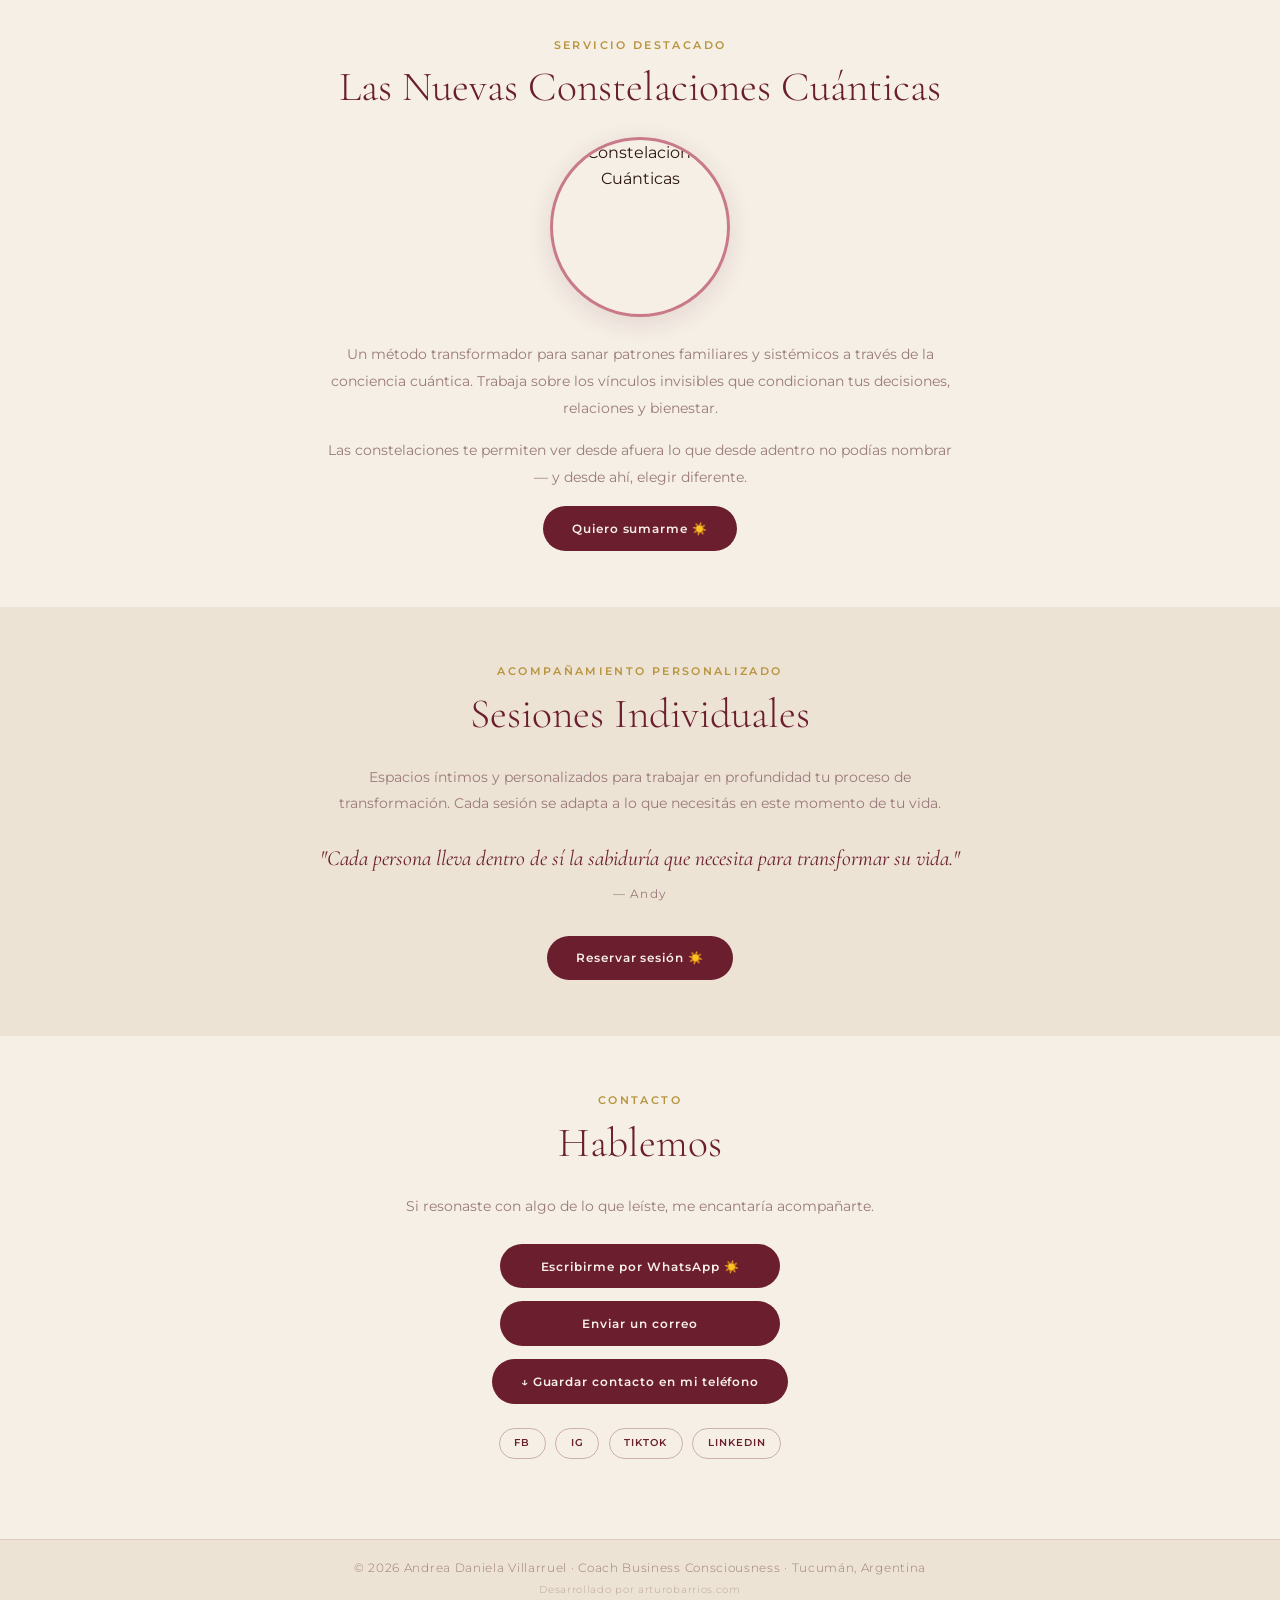
==== commit 5445521f: "feat: badge 'Completado' en card Las Yungas de próximas ediciones" ====
--- a/index.html
+++ b/index.html
@@ -116,13 +116,16 @@
     .edicion-nombre{font-family:'Cormorant Garamond',serif;font-size:1.25rem;font-weight:600;margin-bottom:8px;}
     .edicion-fecha{font-size:0.85rem;color:#C97A8A;font-weight:500;margin-bottom:4px;}
     .edicion-lugar{font-size:0.8rem;color:rgba(255,255,255,0.65);}
+    .edicion-check{display:inline-block;background:#B8943F;color:white;font-size:0.7rem;font-weight:700;letter-spacing:0.05em;padding:2px 10px;border-radius:20px;margin-bottom:8px;}
+    .edicion-completada{opacity:0.75;}
   </style>
   <section class="section section-dark" id="retiros">
     <div class="container-sm text-center">
       <p class="eyebrow light">Próximas ediciones</p>
       <h2 class="light">ORIGEN Experience 2026</h2>
       <div class="ediciones-grid" id="andy-ediciones-grid">
-        <a href="https://experiencias.andyvillarruel.com/origen-yungas" target="_blank" rel="noopener" class="edicion-card">
+        <a href="https://experiencias.andyvillarruel.com/origen-yungas" target="_blank" rel="noopener" class="edicion-card edicion-completada">
+          <span class="edicion-check">✓ Completado</span>
           <span class="edicion-nombre">ORIGEN · Las Yungas</span>
           <span class="edicion-fecha">2–3 Mayo 2026</span>
           <span class="edicion-lugar">San Javier, Tucumán</span>
@@ -263,7 +266,7 @@
         var edsGrid=document.getElementById('andy-ediciones-grid');
         if(eds&&edsGrid&&eds.length){
           edsGrid.innerHTML=eds.map(function(e){
-            return '<a href="'+e.url+'" target="_blank" rel="noopener" class="edicion-card"><span class="edicion-nombre">'+e.nombre+'</span><span class="edicion-fecha">'+e.fecha+'</span><span class="edicion-lugar">'+e.lugar+'</span></a>';
+            return '<a href="'+e.url+'" target="_blank" rel="noopener" class="edicion-card'+(e.completado?' edicion-completada':'')+'">'+(e.completado?'<span class="edicion-check">✓ Completado</span>':'')+'<span class="edicion-nombre">'+e.nombre+'</span><span class="edicion-fecha">'+e.fecha+'</span><span class="edicion-lugar">'+e.lugar+'</span></a>';
           }).join('');
         }
       }).catch(function(){});
